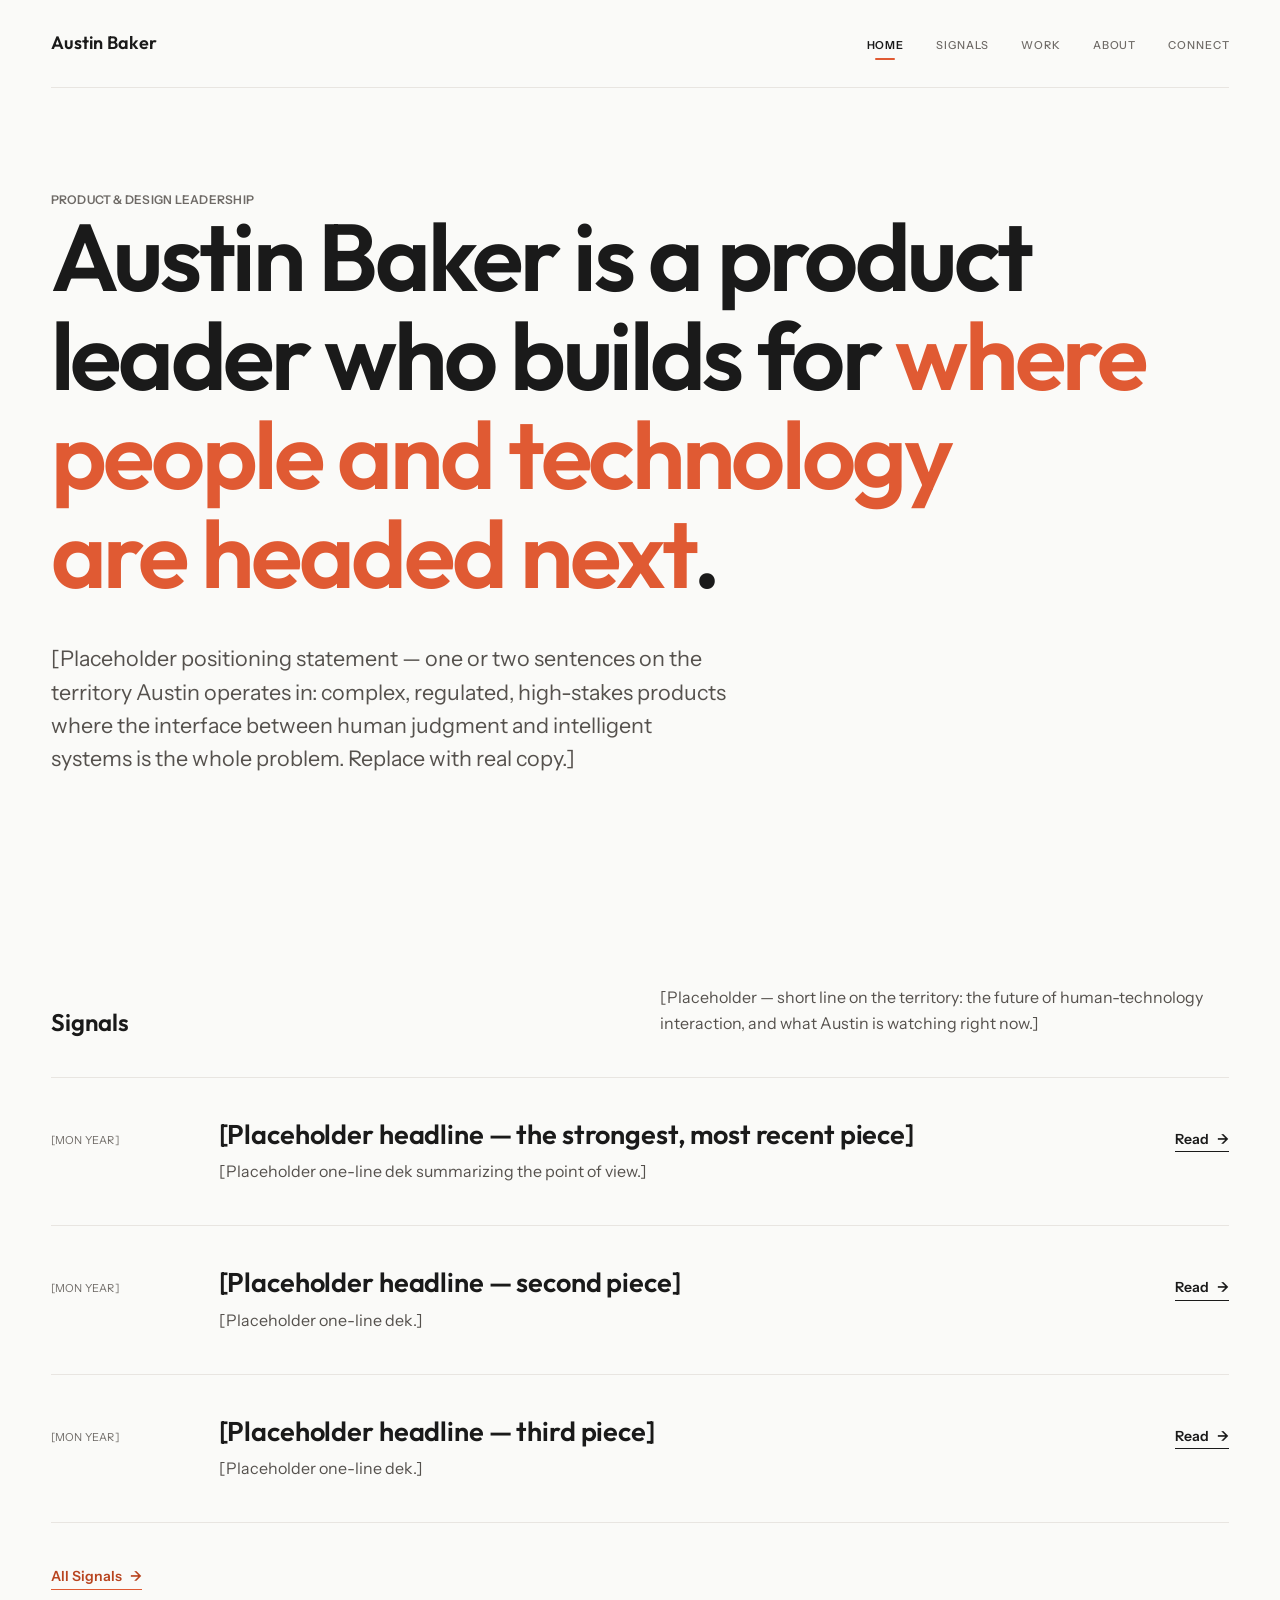
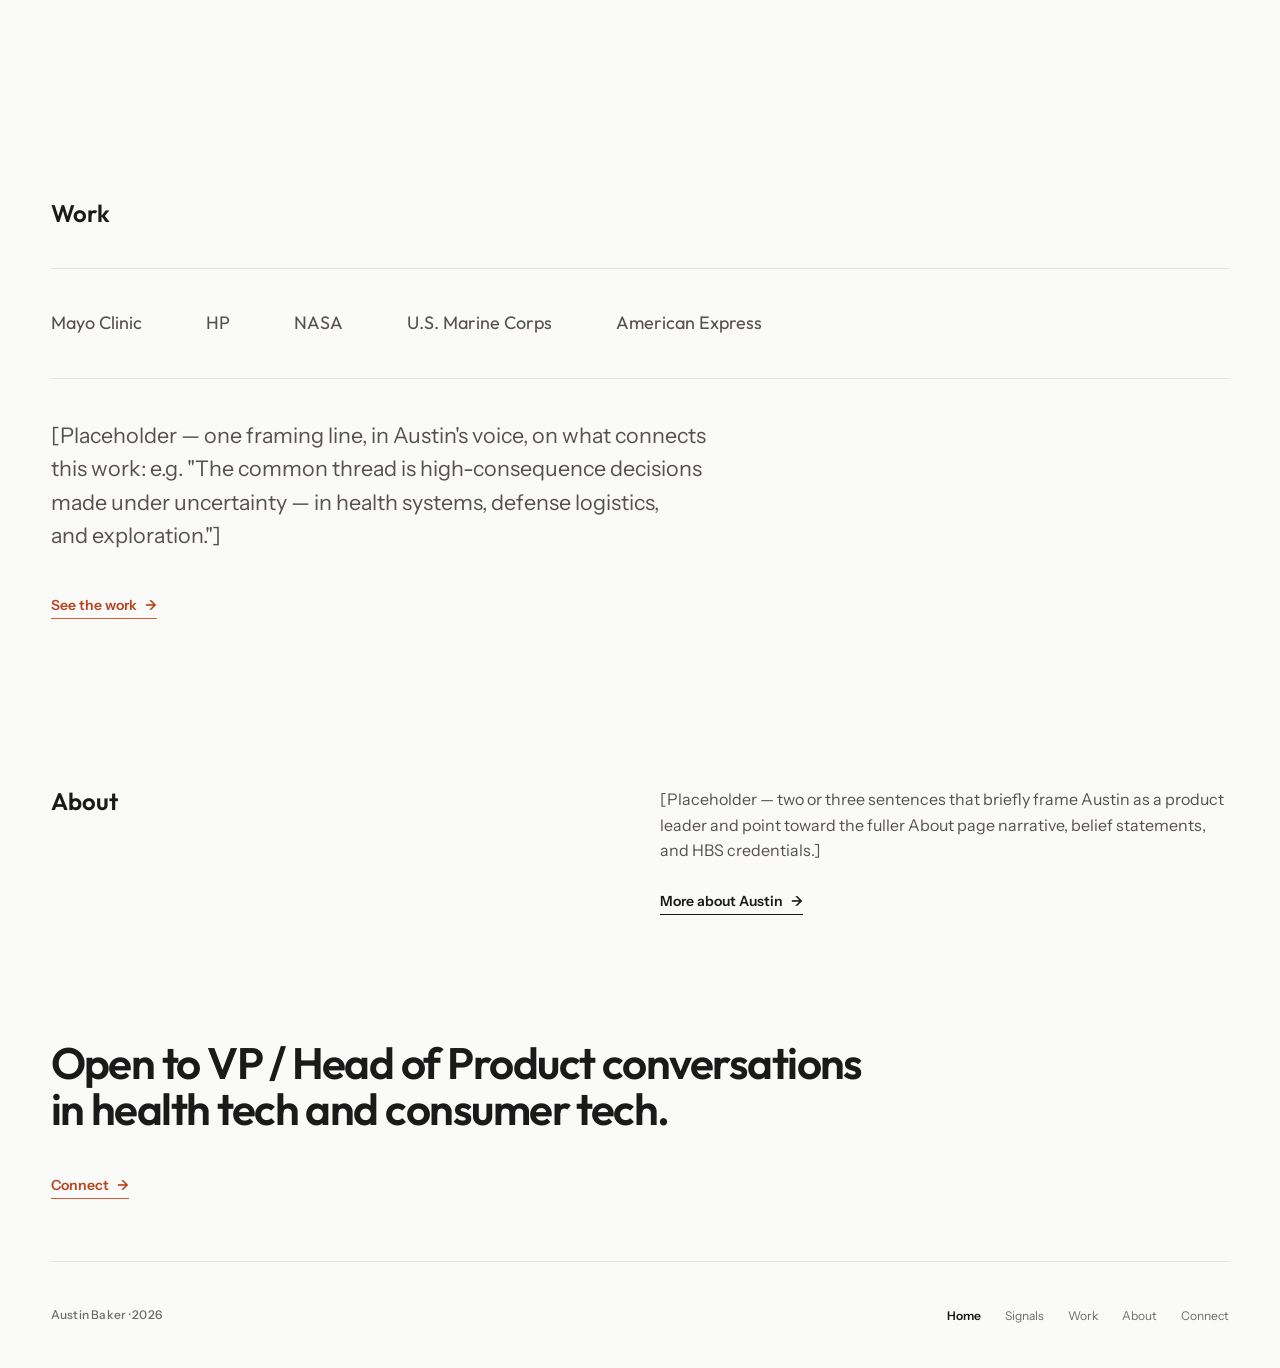
==== index.html @ 2b37150f "Rebuild design tokens and type system from the Figma file The Figma frames had 85 distinct text sign" ====
<!doctype html>
<html lang="en">
<head>
  <meta charset="utf-8" />
  <meta name="viewport" content="width=device-width, initial-scale=1" />
  <title>Austin Baker — Product Leader</title>
  <meta name="description" content="Austin Baker is a senior product and design leader. Writing and work on where human-technology interaction is headed next." />
  <link rel="preconnect" href="https://fonts.googleapis.com" />
  <link rel="preconnect" href="https://fonts.gstatic.com" crossorigin />
  <link rel="stylesheet" href="https://fonts.googleapis.com/css2?family=Instrument+Sans:wght@400;500;600;700&family=Outfit:wght@400;500;600&display=swap" />
  <link rel="stylesheet" href="/css/tokens.css" />
  <link rel="stylesheet" href="/css/base.css" />
  <link rel="stylesheet" href="/css/typography.css" />
  <link rel="stylesheet" href="/css/layout.css" />
  <link rel="stylesheet" href="/css/components.css" />
</head>
<body data-page="home">
  <a class="u-skip-link" href="#main">Skip to content</a>

  <div data-include="/partials/nav.html"></div>

  <main id="main">
    <!-- Headline -->
    <section data-section aria-labelledby="hero-heading">
      <div class="container hero" data-animate>
        <div>
          <span class="eyebrow">Product &amp; design leadership</span>
          <h1 id="hero-heading" class="hero__headline">
            Austin Baker is a product leader who builds for <em>where people and technology are headed next</em>.
          </h1>
        </div>
        <p class="hero__standfirst">
          [Placeholder positioning statement — one or two sentences on the territory Austin operates in:
          complex, regulated, high-stakes products where the interface between human judgment and
          intelligent systems is the whole problem. Replace with real copy.]
        </p>
      </div>
    </section>

    <!-- Signals — center of gravity -->
    <section data-section aria-labelledby="signals-heading" data-animate>
      <div class="container">
        <div class="grid grid--2" style="align-items: end; margin-bottom: var(--space-40);">
          <h2 id="signals-heading" class="eyebrow" style="font-size: 1.5rem; font-family: var(--font-display); text-transform: none; letter-spacing: 0; color: var(--color-ink);">
            Signals
          </h2>
          <p class="measure" style="justify-self: start;">
            [Placeholder — short line on the territory: the future of human-technology interaction,
            and what Austin is watching right now.]
          </p>
        </div>

        <ul class="signal-list">
          <li class="signal-item">
            <span class="signal-item__date">[Mon Year]</span>
            <div>
              <h3 class="signal-item__title"><a href="/signals/">[Placeholder headline — the strongest, most recent piece]</a></h3>
              <p class="signal-item__dek">[Placeholder one-line dek summarizing the point of view.]</p>
            </div>
            <a class="btn link-arrow" href="/signals/">Read</a>
          </li>
          <li class="signal-item">
            <span class="signal-item__date">[Mon Year]</span>
            <div>
              <h3 class="signal-item__title"><a href="/signals/">[Placeholder headline — second piece]</a></h3>
              <p class="signal-item__dek">[Placeholder one-line dek.]</p>
            </div>
            <a class="btn link-arrow" href="/signals/">Read</a>
          </li>
          <li class="signal-item">
            <span class="signal-item__date">[Mon Year]</span>
            <div>
              <h3 class="signal-item__title"><a href="/signals/">[Placeholder headline — third piece]</a></h3>
              <p class="signal-item__dek">[Placeholder one-line dek.]</p>
            </div>
            <a class="btn link-arrow" href="/signals/">Read</a>
          </li>
        </ul>

        <div style="margin-top: var(--space-40);">
          <a class="btn btn--accent link-arrow" href="/signals/">All Signals</a>
        </div>
      </div>
    </section>

    <!-- Work block — not a grid -->
    <section data-section aria-labelledby="work-heading" data-animate>
      <div class="container">
        <h2 id="work-heading" class="eyebrow" style="font-size: 1.5rem; font-family: var(--font-display); text-transform: none; letter-spacing: 0; color: var(--color-ink); margin-bottom: var(--space-40);">
          Work
        </h2>

        <ul class="org-strip" aria-label="Organizations Austin has led product and design work for">
          <li class="org-strip__item">Mayo Clinic</li>
          <li class="org-strip__item">HP</li>
          <li class="org-strip__item">NASA</li>
          <li class="org-strip__item">U.S. Marine Corps</li>
          <li class="org-strip__item">American Express</li>
        </ul>

        <p class="work-teaser__frame">
          [Placeholder — one framing line, in Austin's voice, on what connects this work:
          e.g. "The common thread is high-consequence decisions made under uncertainty —
          in health systems, defense logistics, and exploration."]
        </p>

        <div style="margin-top: var(--space-40);">
          <a class="btn btn--accent link-arrow" href="/work/">See the work</a>
        </div>
      </div>
    </section>

    <!-- About teaser -->
    <section data-section="compact" aria-labelledby="about-teaser-heading" data-animate>
      <div class="container grid grid--2" style="align-items: start;">
        <h2 id="about-teaser-heading" class="eyebrow" style="font-size: 1.5rem; font-family: var(--font-display); text-transform: none; letter-spacing: 0; color: var(--color-ink);">
          About
        </h2>
        <div>
          <p class="measure">
            [Placeholder — two or three sentences that briefly frame Austin as a product leader
            and point toward the fuller About page narrative, belief statements, and HBS credentials.]
          </p>
          <div style="margin-top: var(--space-24);">
            <a class="btn link-arrow" href="/about/">More about Austin</a>
          </div>
        </div>
      </div>
    </section>

    <!-- Connect prompt -->
    <section data-section="compact" aria-labelledby="connect-prompt-heading" data-animate>
      <div class="container">
        <h2 id="connect-prompt-heading" class="hero__headline" style="font-size: clamp(1.75rem, 1.3rem + 2vw, 2.75rem);">
          Open to VP / Head of Product conversations in health tech and consumer tech.
        </h2>
        <div style="margin-top: var(--space-40);">
          <a class="btn btn--accent link-arrow" href="/connect/">Connect</a>
        </div>
      </div>
    </section>
  </main>

  <div data-include="/partials/footer.html"></div>

  <script src="/js/include.js"></script>
  <script src="/js/main.js"></script>
</body>
</html>
---- css/tokens.css ----
/*
  Design tokens — single source of truth. Values come from the Figma
  "Final Designs" page (file ABGUVLX1P87DNDHjiBb8yp), consolidated: near-
  duplicate sizes, grays, and spacing values were collapsed to one value
  each. Desktop sizes match Figma at 1440px; fluid values scale down to a
  375px viewport.
*/

:root {
  /* ---- Color ---------------------------------------------------------- */
  --color-paper: #fafaf8;         /* page background */
  --color-paper-raised: #f5f3f0;  /* subtle section / panel background */
  --color-surface: #ffffff;       /* cards, secondary buttons */
  --color-ink: #1a1a1a;           /* headings, primary text */
  --color-ink-soft: #55514d;      /* body copy (was #55514d / #6e6a66) */
  --color-muted: #6e6a66;         /* meta, captions, inactive nav (was 5 grays) */
  --color-border: #e8e5e1;        /* hairlines, dividers, card borders */
  --color-accent: #e05a33;        /* fills, rules, markers, large accent text */
  --color-accent-tint: #fdf1ec;   /* tag and highlight backgrounds */
  --color-accent-text: #b8441f;   /* accent text under 24px — #e05a33 fails AA at small sizes */
  --color-on-accent: #ffffff;

  /* ---- Font families --------------------------------------------------- */
  --font-display: "Outfit", ui-sans-serif, system-ui, sans-serif;
  --font-body: "Instrument Sans", ui-sans-serif, system-ui, -apple-system, "Segoe UI", sans-serif;

  --weight-regular: 400;
  --weight-medium: 500;
  --weight-semibold: 600;
  --weight-bold: 700;

  /* ---- Type roles ------------------------------------------------------
     Each role: size / leading / tracking. Applied via typography.css. */

  /* Outfit */
  --text-display-1: clamp(2.75rem, 1.429rem + 5.634vw, 6.5rem); /* 44 → 104 */
  --leading-display-1: 1.04;
  --tracking-display-1: -0.035em;

  --text-display-2: clamp(2.5rem, 1.972rem + 2.254vw, 4rem); /* 40 → 64 */
  --leading-display-2: 1.08;
  --tracking-display-2: -0.02em;

  --text-heading-1: clamp(2rem, 1.736rem + 1.127vw, 2.75rem); /* 32 → 44 */
  --leading-heading-1: 1.12;
  --tracking-heading-1: -0.018em;

  --text-quote: clamp(1.5rem, 1.324rem + 0.751vw, 2rem); /* 24 → 32 */
  --leading-quote: 1.25;
  --tracking-quote: -0.005em;

  --text-heading-2: clamp(1.375rem, 1.243rem + 0.563vw, 1.75rem); /* 22 → 28 */
  --leading-heading-2: 1.2;
  --tracking-heading-2: -0.01em;

  --text-heading-3: clamp(1.25rem, 1.162rem + 0.376vw, 1.5rem); /* 20 → 24 */
  --leading-heading-3: 1.25;
  --tracking-heading-3: -0.005em;

  --text-heading-4: 1.125rem; /* 18 */
  --leading-heading-4: 1.35;

  /* Instrument Sans */
  --text-lede: clamp(1.1875rem, 1.121rem + 0.282vw, 1.375rem); /* 19 → 22 */
  --leading-lede: 1.55;

  --text-body-lg: 1.125rem; /* 18 */
  --leading-body-lg: 1.65;

  --text-body: 1rem; /* 16 */
  --leading-body: 1.6;

  --text-body-sm: 0.875rem; /* 14 */
  --leading-body-sm: 1.55;

  --text-label: 0.875rem; /* 14 — buttons, text links, section labels */
  --text-caption: 0.75rem; /* 12 — captions, eyebrows, footer */
  --text-meta: 0.6875rem; /* 11 — nav, dates, tags, field labels */

  --leading-tight: 1.2;
  --tracking-caps: 0.02em; /* all small uppercase labels */
  --tracking-nav: 0.08em;

  /* ---- Space ------------------------------------------------------------
     Named by pixel value so Figma numbers map 1:1 (gap 24 → --space-24). */
  --space-4: 0.25rem;
  --space-8: 0.5rem;
  --space-12: 0.75rem;
  --space-16: 1rem;
  --space-20: 1.25rem;
  --space-24: 1.5rem;
  --space-32: 2rem;
  --space-40: 2.5rem;
  --space-48: 3rem;
  --space-56: 3.5rem;
  --space-64: 4rem;
  --space-80: 5rem;
  --space-112: 7rem;
  --space-128: 8rem;

  /* ---- Layout ----------------------------------------------------------- */
  --container-max: 90rem; /* 1440, gutters included → 1328 content */
  --gutter: clamp(1.25rem, 0.458rem + 3.38vw, 3.5rem); /* 20 → 56 */
  --section-space: clamp(4rem, 2.944rem + 4.507vw, 7rem); /* 64 → 112 */
  --measure: 42.5rem; /* 680 — body copy line length */
  --measure-wide: 50rem; /* 800 — ledes, positioning statement */
  --nav-height: 5.5rem; /* 88 */

  /* ---- Shape ------------------------------------------------------------ */
  --radius: 0.25rem; /* 4 */
  --rule: 1px solid var(--color-border);

  /* ---- Motion (values only — animations come later) --------------------- */
  --ease-standard: cubic-bezier(0.4, 0, 0.2, 1);
  --ease-out: cubic-bezier(0.16, 1, 0.3, 1);
  --duration-fast: 150ms;
  --duration-base: 300ms;
  --duration-slow: 600ms;
}
---- css/base.css ----
/* Reset + element defaults. Visual roles live in typography.css. */

*,
*::before,
*::after {
  box-sizing: border-box;
}

html {
  color-scheme: light;
  -webkit-text-size-adjust: 100%;
}

body {
  margin: 0;
  background: var(--color-paper);
  color: var(--color-ink-soft);
  font-family: var(--font-body);
  font-size: var(--text-body);
  line-height: var(--leading-body);
  -webkit-font-smoothing: antialiased;
  -moz-osx-font-smoothing: grayscale;
  text-rendering: optimizeLegibility;
}

img,
svg {
  display: block;
  max-width: 100%;
}

h1,
h2,
h3,
h4,
p,
figure,
blockquote,
dl,
dd {
  margin: 0;
}

/* Headings default to a sensible role by level; add a .type-* class to
   decouple visual size from document outline. */
h1,
h2,
h3,
h4 {
  font-family: var(--font-display);
  font-weight: var(--weight-semibold);
  color: var(--color-ink);
  text-wrap: balance;
}

h1 {
  font-size: var(--text-heading-1);
  line-height: var(--leading-heading-1);
  letter-spacing: var(--tracking-heading-1);
}

h2 {
  font-size: var(--text-heading-2);
  line-height: var(--leading-heading-2);
  letter-spacing: var(--tracking-heading-2);
}

h3 {
  font-size: var(--text-heading-3);
  line-height: var(--leading-heading-3);
  letter-spacing: var(--tracking-heading-3);
}

h4 {
  font-size: var(--text-heading-4);
  line-height: var(--leading-heading-4);
}

p {
  text-wrap: pretty;
}

a {
  color: inherit;
}

ul,
ol {
  margin: 0;
  padding: 0;
  list-style: none;
}

button {
  font: inherit;
  color: inherit;
  background: none;
  border: 0;
  padding: 0;
  cursor: pointer;
}

::selection {
  background: var(--color-accent-tint);
  color: var(--color-ink);
}

:focus-visible {
  outline: 2px solid var(--color-accent);
  outline-offset: 3px;
}

.u-visually-hidden {
  position: absolute;
  width: 1px;
  height: 1px;
  padding: 0;
  margin: -1px;
  overflow: hidden;
  clip: rect(0, 0, 0, 0);
  white-space: nowrap;
  border: 0;
}

.u-skip-link {
  position: absolute;
  left: var(--space-16);
  top: var(--space-16);
  z-index: 100;
  background: var(--color-ink);
  color: var(--color-paper);
  padding: var(--space-12) var(--space-16);
  transform: translateY(calc(-100% - var(--space-32)));
  transition: transform var(--duration-fast) var(--ease-standard);
}

.u-skip-link:focus {
  transform: none;
}

@media (prefers-reduced-motion: reduce) {
  *,
  *::before,
  *::after {
    animation-duration: 0.001ms !important;
    animation-iteration-count: 1 !important;
    transition-duration: 0.001ms !important;
    scroll-behavior: auto !important;
  }
}
---- css/typography.css ----
/*
  Type roles. Pick by visual role, independent of heading level — e.g. an
  <h2> section heading on Home uses .type-heading-1. Each role notes the
  Figma layers it replaces.
*/

/* ---- Outfit ------------------------------------------------------------ */

/* Home hero. Figma: "Display 1 · Positioning" (Solarpunk / Display 1). */
.type-display-1 {
  font-family: var(--font-display);
  font-weight: var(--weight-semibold);
  font-size: var(--text-display-1);
  line-height: var(--leading-display-1);
  letter-spacing: var(--tracking-display-1);
  color: var(--color-ink);
}

/* Detail-page titles. Figma: Case title 64, Article title 72. */
.type-display-2 {
  font-family: var(--font-display);
  font-weight: var(--weight-semibold);
  font-size: var(--text-display-2);
  line-height: var(--leading-display-2);
  letter-spacing: var(--tracking-display-2);
  color: var(--color-ink);
}

/* Index-page titles and major section headings. Figma: 36 / 40 / 44 / 48. */
.type-heading-1 {
  font-family: var(--font-display);
  font-weight: var(--weight-semibold);
  font-size: var(--text-heading-1);
  line-height: var(--leading-heading-1);
  letter-spacing: var(--tracking-heading-1);
  color: var(--color-ink);
}

/* Subsection headings and list-item titles. Figma: 28 / 30. */
.type-heading-2 {
  font-family: var(--font-display);
  font-weight: var(--weight-semibold);
  font-size: var(--text-heading-2);
  line-height: var(--leading-heading-2);
  letter-spacing: var(--tracking-heading-2);
  color: var(--color-ink);
}

/* Card titles, decision choices, condition titles. Figma: 23 / 24 / 25 / 26. */
.type-heading-3 {
  font-family: var(--font-display);
  font-weight: var(--weight-semibold);
  font-size: var(--text-heading-3);
  line-height: var(--leading-heading-3);
  letter-spacing: var(--tracking-heading-3);
  color: var(--color-ink);
}

/* Small titles: quote cards, beliefs, contact options, wordmark. Figma: 16 / 18 / 20. */
.type-heading-4 {
  font-family: var(--font-display);
  font-weight: var(--weight-semibold);
  font-size: var(--text-heading-4);
  line-height: var(--leading-heading-4);
  color: var(--color-ink);
}

/* Pull quotes. Figma: Outfit Medium 32. */
.type-quote {
  font-family: var(--font-display);
  font-weight: var(--weight-medium);
  font-size: var(--text-quote);
  line-height: var(--leading-quote);
  letter-spacing: var(--tracking-quote);
  color: var(--color-ink);
}

/* Section label, paired with .type-section-index. Figma: "Typography Scale" 14 caps. */
.type-section-label {
  font-family: var(--font-display);
  font-weight: var(--weight-semibold);
  font-size: var(--text-label);
  line-height: var(--leading-tight);
  letter-spacing: var(--tracking-caps);
  text-transform: uppercase;
  color: var(--color-ink);
}

/* ---- Instrument Sans ----------------------------------------------------- */

/* Standfirst / positioning statement. Figma: 22 at 155–160%. */
.type-lede {
  font-family: var(--font-body);
  font-weight: var(--weight-regular);
  font-size: var(--text-lede);
  line-height: var(--leading-lede);
  color: var(--color-ink-soft);
}

/* Long-form and intro paragraphs. Figma: 18 at 160–170%. */
.type-body-lg {
  font-family: var(--font-body);
  font-weight: var(--weight-regular);
  font-size: var(--text-body-lg);
  line-height: var(--leading-body-lg);
  color: var(--color-ink-soft);
}

/* Default paragraph. Figma: 15 / 16 / 17. */
.type-body {
  font-family: var(--font-body);
  font-weight: var(--weight-regular);
  font-size: var(--text-body);
  line-height: var(--leading-body);
  color: var(--color-ink-soft);
}

/* Card descriptions, supporting copy. Figma: 14 at 114–162%. */
.type-body-sm {
  font-family: var(--font-body);
  font-weight: var(--weight-regular);
  font-size: var(--text-body-sm);
  line-height: var(--leading-body-sm);
  color: var(--color-ink-soft);
}

/* Captions, editorial context, footer, author lines. Figma: 11 / 12 / 13 regular. */
.type-caption {
  font-family: var(--font-body);
  font-weight: var(--weight-regular);
  font-size: var(--text-caption);
  line-height: 1.5;
  color: var(--color-muted);
}

/* Buttons and text links. Figma: SemiBold 13 / 14. */
.type-label {
  font-family: var(--font-body);
  font-weight: var(--weight-semibold);
  font-size: var(--text-label);
  line-height: var(--leading-tight);
}

/* Page-level marker above a title. Figma: "Work / Decisions made at scale". */
.type-eyebrow {
  font-family: var(--font-body);
  font-weight: var(--weight-semibold);
  font-size: var(--text-caption);
  line-height: var(--leading-tight);
  letter-spacing: var(--tracking-caps);
  text-transform: uppercase;
  color: var(--color-muted);
}

/* Section number, e.g. "01". Figma: Instrument Sans Bold 12, accent. */
.type-section-index {
  font-family: var(--font-body);
  font-weight: var(--weight-bold);
  font-size: var(--text-caption);
  line-height: var(--leading-tight);
  letter-spacing: var(--tracking-caps);
  font-variant-numeric: tabular-nums;
  color: var(--color-accent-text);
}

/* Dates, field labels, table headings, themes. Figma: 11 caps, Regular/Medium. */
.type-meta {
  font-family: var(--font-body);
  font-weight: var(--weight-medium);
  font-size: var(--text-meta);
  line-height: var(--leading-tight);
  letter-spacing: var(--tracking-caps);
  text-transform: uppercase;
  font-variant-numeric: tabular-nums;
  color: var(--color-muted);
}

/* Category tags and status. Figma: SemiBold 10 / 11 caps, accent. */
.type-tag {
  font-family: var(--font-body);
  font-weight: var(--weight-semibold);
  font-size: var(--text-meta);
  line-height: var(--leading-tight);
  letter-spacing: var(--tracking-caps);
  text-transform: uppercase;
  color: var(--color-accent-text);
}

/* Primary nav links. Figma: six variants across pages → one. */
.type-nav {
  font-family: var(--font-body);
  font-weight: var(--weight-medium);
  font-size: var(--text-meta);
  line-height: var(--leading-tight);
  letter-spacing: var(--tracking-nav);
  text-transform: uppercase;
  color: var(--color-muted);
}
---- css/layout.css ----
/* Page chrome: container, section rhythm, header/nav, footer. */

.container {
  max-width: var(--container-max);
  margin-inline: auto;
  padding-inline: var(--gutter);
}

.measure {
  max-width: var(--measure);
}

.measure-wide {
  max-width: var(--measure-wide);
}

/* ---- Section rhythm ------------------------------------------------------
   data-section on every top-level <section> keeps vertical spacing on one
   token. Dividers sit inside the gutters, as in Figma. */
[data-section] {
  padding-block: var(--section-space);
}

[data-section="compact"] {
  padding-block: calc(var(--section-space) * 0.6);
}

.divider {
  border: 0;
  border-top: var(--rule);
  margin: 0;
}

/* ---- Site header / nav ---------------------------------------------------- */
.site-header {
  position: sticky;
  top: 0;
  z-index: 50;
  background: var(--color-paper);
}

.site-header__bar {
  display: flex;
  align-items: center;
  justify-content: space-between;
  min-height: var(--nav-height);
  border-bottom: var(--rule);
}

.site-header__mark {
  text-decoration: none;
}

.site-nav__toggle {
  display: inline-flex;
  flex-direction: column;
  gap: 5px;
  padding: var(--space-8);
  margin-right: calc(var(--space-8) * -1);
}

.site-nav__toggle-bar {
  width: 22px;
  height: 2px;
  background: var(--color-ink);
}

.site-nav__list {
  display: none;
}

.site-nav__list a {
  position: relative;
  display: inline-block;
  padding-block: var(--space-4);
  text-decoration: none;
  transition: color var(--duration-fast) var(--ease-standard);
}

.site-nav__list a:hover,
.site-nav__list a:focus-visible {
  color: var(--color-ink);
}

.site-nav__list a[aria-current="page"] {
  color: var(--color-ink);
  font-weight: var(--weight-semibold);
}

/* Active indicator: 20×2 accent bar centered under the link (Figma 228:2702). */
.site-nav__list a[aria-current="page"]::after {
  content: "";
  position: absolute;
  left: 50%;
  bottom: -4px;
  width: 20px;
  height: 2px;
  border-radius: 1px;
  background: var(--color-accent);
  transform: translateX(-50%);
}

.site-nav[data-open="true"] .site-nav__list {
  display: flex;
  flex-direction: column;
  gap: var(--space-24);
  position: absolute;
  inset-inline: 0;
  top: 100%;
  background: var(--color-paper);
  border-bottom: var(--rule);
  padding: var(--space-32) var(--gutter);
}

@media (min-width: 48rem) {
  .site-nav__toggle {
    display: none;
  }

  .site-nav__list {
    display: flex;
    gap: var(--space-32);
  }
}

/* ---- Site footer ------------------------------------------------------ */
.site-footer__bar {
  display: flex;
  flex-wrap: wrap;
  gap: var(--space-16) var(--space-32);
  align-items: center;
  justify-content: space-between;
  padding-block: var(--space-40);
  border-top: var(--rule);
}

.site-footer__signature {
  font-weight: var(--weight-medium);
  letter-spacing: var(--tracking-caps);
}

.site-footer__links {
  display: flex;
  flex-wrap: wrap;
  gap: var(--space-24);
}

.site-footer__links a {
  text-decoration: none;
}

.site-footer__links a:hover,
.site-footer__links a:focus-visible,
.site-footer__links a[aria-current="page"] {
  color: var(--color-ink);
}

.site-footer__links a[aria-current="page"] {
  font-weight: var(--weight-semibold);
}

/* ---- Grid helpers ------------------------------------------------------- */
.grid {
  display: grid;
  gap: var(--space-40);
}

@media (min-width: 48rem) {
  .grid--2 {
    grid-template-columns: repeat(2, 1fr);
  }

  .grid--3 {
    grid-template-columns: repeat(3, 1fr);
  }
}
---- css/components.css ----
/* Reusable page components. Each block owns one job. */

/* ---- Eyebrow / meta labels -------------------------------------------- */
.eyebrow {
  display: block;
  font-size: var(--text-caption);
  font-weight: var(--weight-semibold);
  line-height: var(--leading-tight);
  letter-spacing: var(--tracking-caps);
  text-transform: uppercase;
  color: var(--color-muted);
}

/* ---- Buttons / links --------------------------------------------------- */
.btn {
  display: inline-flex;
  align-items: center;
  gap: var(--space-8);
  text-decoration: none;
  font-size: var(--text-label);
  font-weight: var(--weight-semibold);
  line-height: var(--leading-tight);
  color: var(--color-ink);
  border-bottom: 1px solid var(--color-ink);
  padding-bottom: var(--space-4);
}

.btn--accent {
  border-color: var(--color-accent);
  color: var(--color-accent-text);
}

.link-arrow::after {
  content: "→";
  display: inline-block;
  transition: transform var(--duration-fast) var(--ease-standard);
}

.link-arrow:hover::after,
.link-arrow:focus-visible::after {
  transform: translateX(3px);
}

/* ---- Hero (Home) -------------------------------------------------------- */
.hero {
  display: grid;
  gap: var(--space-40);
}

.hero__headline {
  font-size: var(--text-display-1);
  line-height: var(--leading-display-1);
  letter-spacing: var(--tracking-display-1);
}

.hero__headline em {
  font-style: normal;
  color: var(--color-accent);
}

.hero__standfirst {
  font-size: var(--text-lede);
  line-height: var(--leading-lede);
  color: var(--color-ink-soft);
  max-width: var(--measure);
}

/* ---- Signals (writing) list --------------------------------------------- */
.signals-intro {
  max-width: var(--measure);
}

.signal-list {
  border-top: 1px solid var(--color-border);
}

.signal-item {
  display: grid;
  gap: var(--space-8) var(--space-40);
  grid-template-columns: 1fr;
  padding-block: var(--space-40);
  border-bottom: 1px solid var(--color-border);
}

@media (min-width: 48rem) {
  .signal-item {
    grid-template-columns: 8rem 1fr auto;
    align-items: baseline;
  }
}

.signal-item__date {
  font-size: var(--text-meta);
  color: var(--color-muted);
  letter-spacing: var(--tracking-caps);
  text-transform: uppercase;
}

.signal-item__title {
  font-size: var(--text-heading-2);
}

.signal-item__title a {
  text-decoration: none;
}

.signal-item__title a:hover,
.signal-item__title a:focus-visible {
  color: var(--color-accent);
}

.signal-item__dek {
  color: var(--color-ink-soft);
  max-width: var(--measure);
  margin-top: var(--space-8);
}

.newsletter-callout {
  border: 1px solid var(--color-border);
  background: var(--color-paper-raised);
  padding: var(--space-40);
  display: grid;
  gap: var(--space-12);
}

/* ---- Home: Work block (not a grid) --------------------------------- */
.org-strip {
  display: flex;
  flex-wrap: wrap;
  gap: var(--space-40) var(--space-64);
  align-items: center;
  padding-block: var(--space-40);
  border-top: 1px solid var(--color-border);
  border-bottom: 1px solid var(--color-border);
}

.org-strip__item {
  font-family: var(--font-display);
  font-size: var(--text-heading-4);
  color: var(--color-ink-soft);
  white-space: nowrap;
}

.work-teaser__frame {
  margin-top: var(--space-40);
  font-size: var(--text-lede);
  line-height: var(--leading-lede);
  max-width: var(--measure);
  color: var(--color-ink-soft);
}

/* ---- Work index: case study rows (decision-first, not visual) ------- */
.case-row-list {
  border-top: 1px solid var(--color-border);
}

.case-row {
  display: grid;
  gap: var(--space-16);
  padding-block: var(--space-64);
  border-bottom: 1px solid var(--color-border);
}

@media (min-width: 60rem) {
  .case-row {
    grid-template-columns: 2fr 3fr;
    gap: var(--space-64);
  }
}

.case-row__org {
  font-size: var(--text-meta);
  letter-spacing: var(--tracking-caps);
  text-transform: uppercase;
  color: var(--color-muted);
}

.case-row__title {
  font-size: var(--text-heading-2);
  margin-top: var(--space-8);
}

.case-row__title a {
  text-decoration: none;
}

.case-row__title a:hover,
.case-row__title a:focus-visible {
  color: var(--color-accent);
}

.case-row__meta {
  display: flex;
  flex-wrap: wrap;
  gap: var(--space-24) var(--space-40);
  margin-top: var(--space-24);
}

.case-row__meta dt {
  font-size: var(--text-meta);
  letter-spacing: var(--tracking-caps);
  text-transform: uppercase;
  color: var(--color-muted);
}

.case-row__meta dd {
  margin-top: var(--space-4);
  max-width: 20rem;
}

.other-work-grid {
  margin-top: var(--space-64);
}

.other-work-grid__item {
  padding-block: var(--space-16);
  border-bottom: 1px solid var(--color-border);
  display: flex;
  justify-content: space-between;
  gap: var(--space-16);
}

/* ---- Case study template ------------------------------------------- */
.case-hero__meta {
  display: flex;
  flex-wrap: wrap;
  gap: var(--space-40);
  margin-top: var(--space-40);
  padding-top: var(--space-40);
  border-top: 1px solid var(--color-border);
}

.case-hero__meta dt {
  font-size: var(--text-meta);
  letter-spacing: var(--tracking-caps);
  text-transform: uppercase;
  color: var(--color-muted);
}

.case-hero__meta dd {
  margin-top: var(--space-8);
  font-family: var(--font-display);
  font-size: var(--text-heading-4);
}

.case-section__heading {
  font-size: var(--text-meta);
  letter-spacing: var(--tracking-caps);
  text-transform: uppercase;
  color: var(--color-muted);
  margin-bottom: var(--space-24);
}

.case-reframe {
  display: grid;
  gap: var(--space-40);
}

.case-reframe__statement {
  font-family: var(--font-display);
  font-size: var(--text-heading-2);
  max-width: var(--measure);
}

.outcomes-grid {
  display: grid;
  gap: var(--space-40);
  grid-template-columns: repeat(2, 1fr);
}

@media (min-width: 48rem) {
  .outcomes-grid {
    grid-template-columns: repeat(4, 1fr);
  }
}

.outcome {
  border-top: 1px solid var(--color-border);
  padding-top: var(--space-16);
}

.outcome__value {
  font-family: var(--font-display);
  font-size: var(--text-quote);
  color: var(--color-accent);
}

.outcome__label {
  margin-top: var(--space-8);
  font-size: var(--text-meta);
  color: var(--color-muted);
}

.case-nav {
  display: flex;
  justify-content: space-between;
  gap: var(--space-24);
  border-top: 1px solid var(--color-border);
  padding-top: var(--space-40);
}

.case-nav__link {
  text-decoration: none;
  max-width: 20rem;
}

.case-nav__link--next {
  text-align: right;
  margin-left: auto;
}

/* ---- About ------------------------------------------------------------ */
.beliefs {
  counter-reset: belief;
}

.belief {
  counter-increment: belief;
  border-top: 1px solid var(--color-border);
  padding-block: var(--space-40);
  display: grid;
  gap: var(--space-12);
}

.belief::before {
  content: counter(belief, decimal-leading-zero);
  font-family: var(--font-display);
  color: var(--color-muted);
  font-size: var(--text-meta);
}

.belief__statement {
  font-size: var(--text-heading-2);
  max-width: var(--measure);
}

.credentials-list {
  display: grid;
  gap: var(--space-16);
}

.credentials-list li {
  display: flex;
  justify-content: space-between;
  gap: var(--space-16);
  padding-block: var(--space-12);
  border-bottom: 1px solid var(--color-border);
}

/* ---- Connect ------------------------------------------------------- */
.connect-links {
  display: grid;
  gap: var(--space-16);
  margin-top: var(--space-40);
}

.connect-links a {
  text-decoration: none;
  font-family: var(--font-display);
  font-size: var(--text-heading-3);
  padding-block: var(--space-12);
  border-bottom: 1px solid var(--color-border);
  display: flex;
  justify-content: space-between;
}

/* ---- Animation hooks (no animation implemented yet) --------------------
   Elements carrying data-animate start hidden-by-intent via this class;
   main.js toggles data-inview="true" on scroll into view. Until a real
   transition is designed, this is a no-op visual passthrough so content
   is never hidden without JS. */
[data-animate] {
  opacity: 1;
}
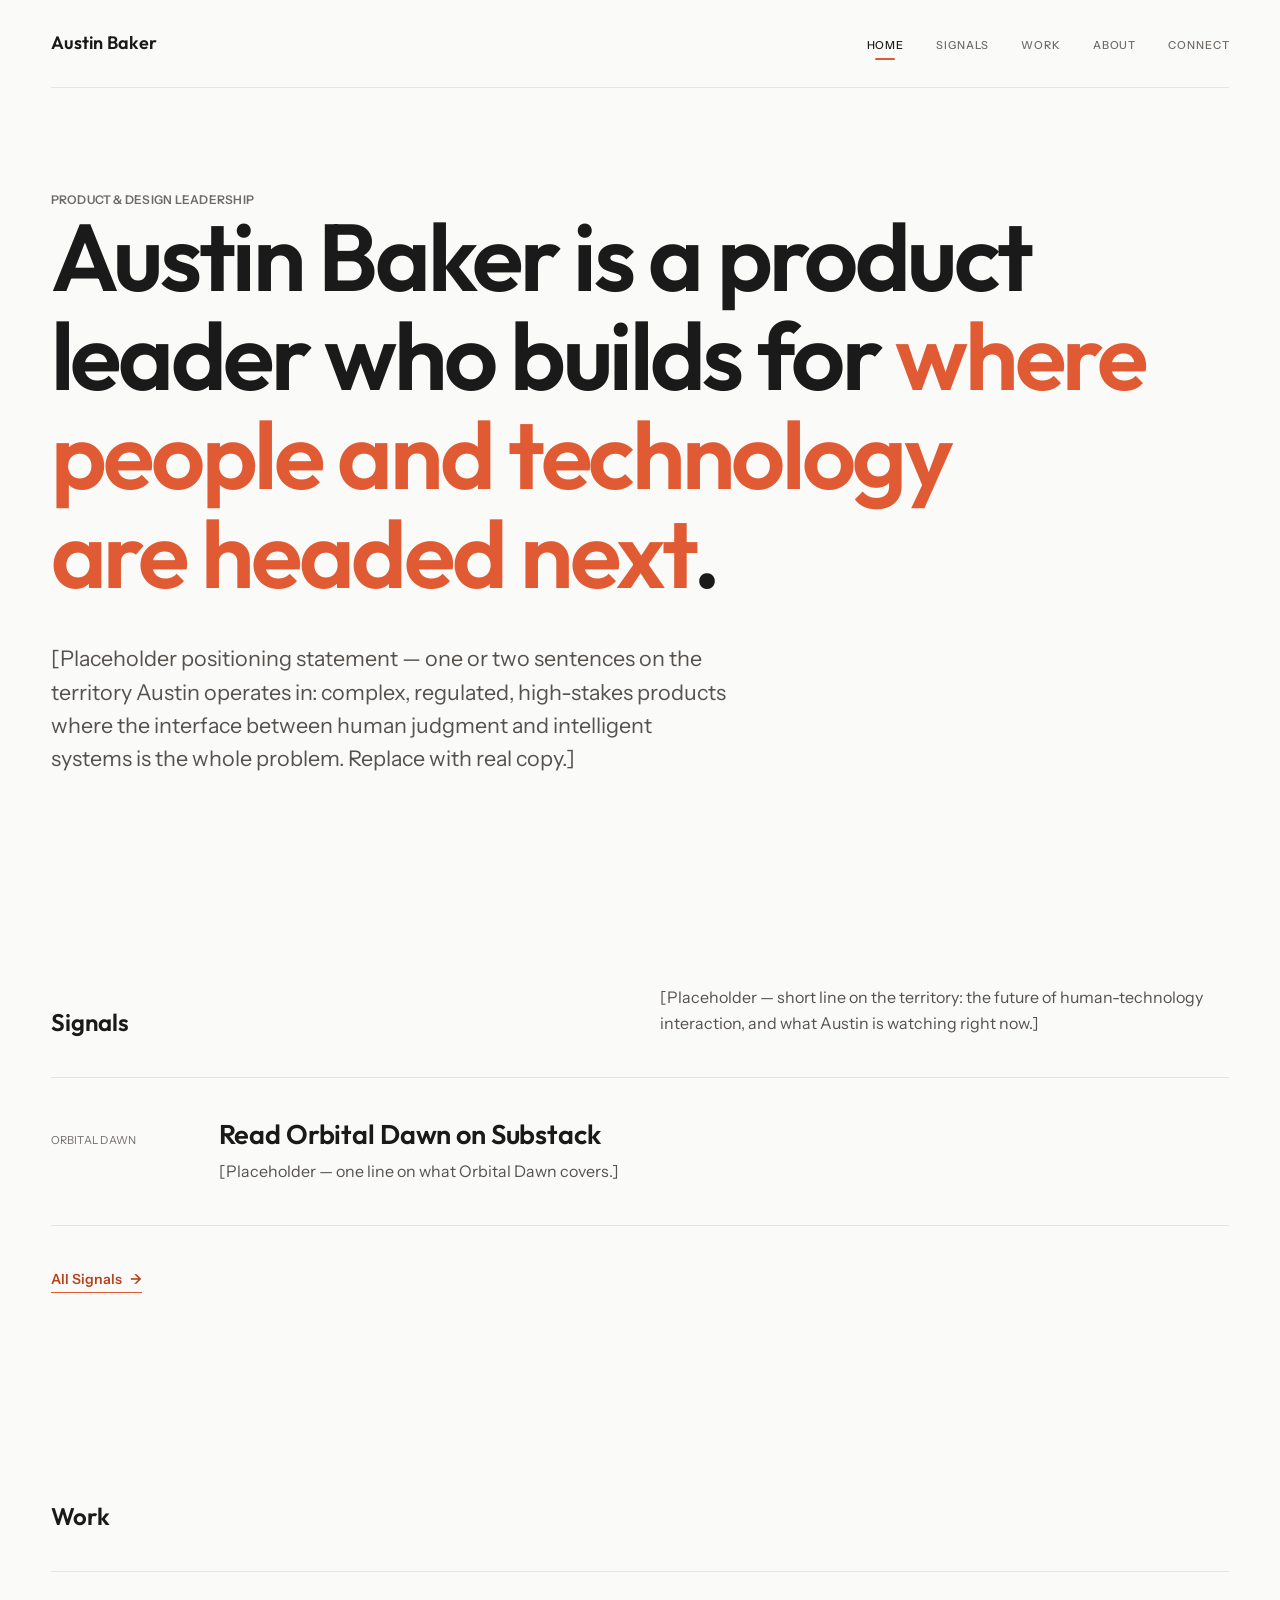
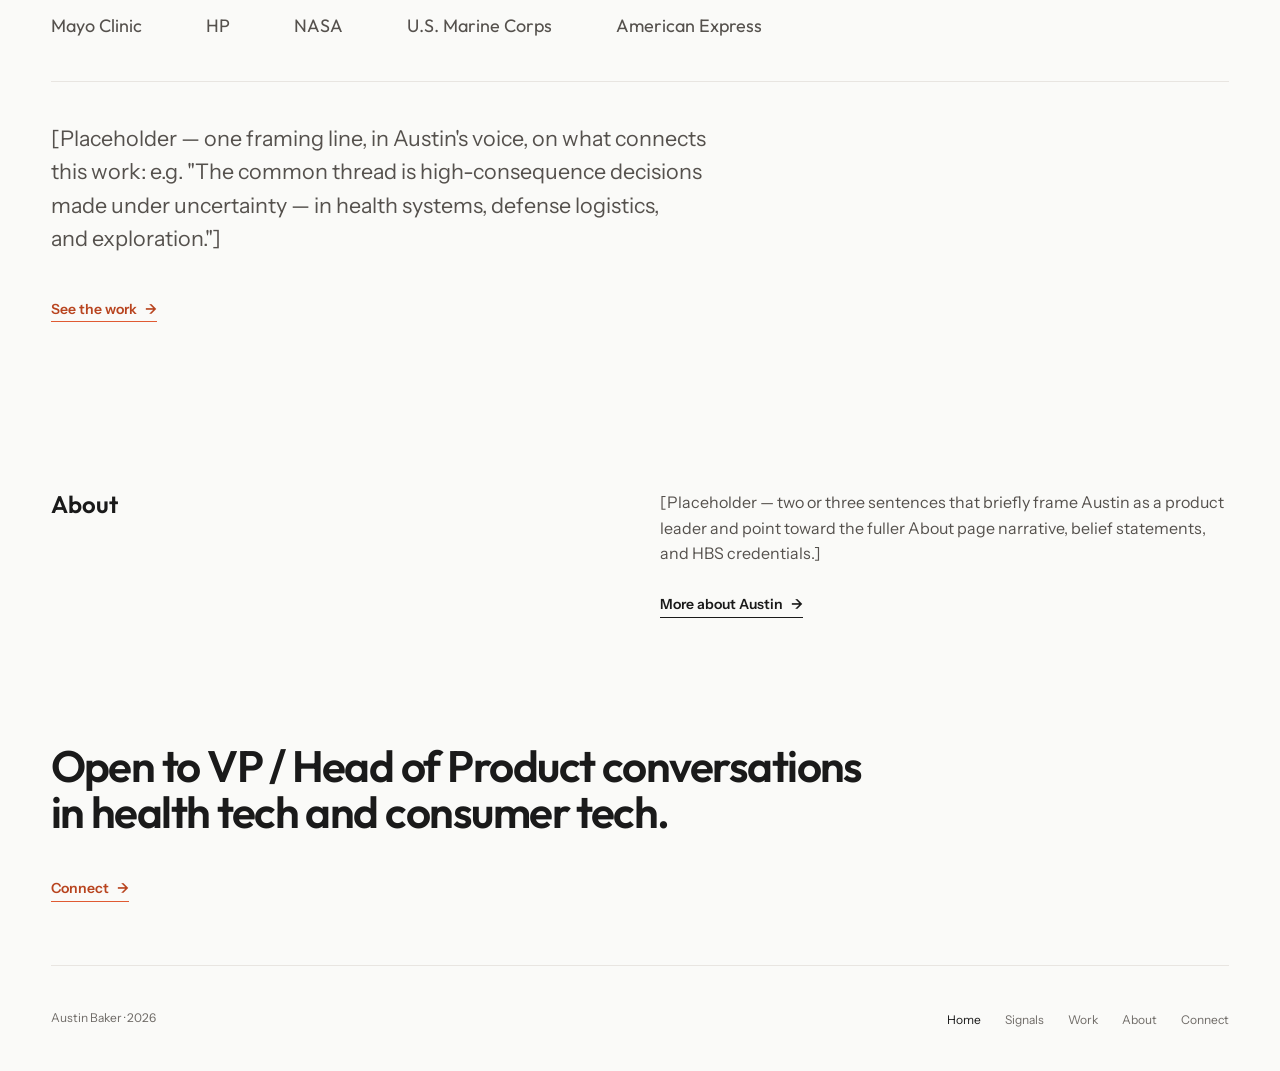
==== commit 6d9319e8: "Pull Signals from the Orbital Dawn Substack feed The deploy workflow fetches the Substack RSS feed i" ====
--- a/index.html
+++ b/index.html
@@ -50,31 +50,24 @@
           </p>
         </div>
 
-        <ul class="signal-list">
-          <li class="signal-item">
-            <span class="signal-item__date">[Mon Year]</span>
+        <ul class="signal-list" data-signals-feed data-limit="3">
+          <li class="signal-item" data-signals-fallback>
+            <span class="signal-item__date">Orbital Dawn</span>
             <div>
-              <h3 class="signal-item__title"><a href="/signals/">[Placeholder headline — the strongest, most recent piece]</a></h3>
-              <p class="signal-item__dek">[Placeholder one-line dek summarizing the point of view.]</p>
+              <h3 class="signal-item__title"><a href="https://orbitaldawn.substack.com">Read Orbital Dawn on Substack</a></h3>
+              <p class="signal-item__dek">[Placeholder — one line on what Orbital Dawn covers.]</p>
             </div>
-            <a class="btn link-arrow" href="/signals/">Read</a>
           </li>
-          <li class="signal-item">
-            <span class="signal-item__date">[Mon Year]</span>
-            <div>
-              <h3 class="signal-item__title"><a href="/signals/">[Placeholder headline — second piece]</a></h3>
-              <p class="signal-item__dek">[Placeholder one-line dek.]</p>
-            </div>
-            <a class="btn link-arrow" href="/signals/">Read</a>
-          </li>
-          <li class="signal-item">
-            <span class="signal-item__date">[Mon Year]</span>
-            <div>
-              <h3 class="signal-item__title"><a href="/signals/">[Placeholder headline — third piece]</a></h3>
-              <p class="signal-item__dek">[Placeholder one-line dek.]</p>
-            </div>
-            <a class="btn link-arrow" href="/signals/">Read</a>
-          </li>
+          <template>
+            <li class="signal-item" data-animate>
+              <time class="signal-item__date" data-field="date"></time>
+              <div>
+                <h3 class="signal-item__title"><a data-field-href data-field="title"></a></h3>
+                <p class="signal-item__dek" data-field="excerpt"></p>
+              </div>
+              <a class="btn link-arrow" data-field-href aria-hidden="true" tabindex="-1">Read</a>
+            </li>
+          </template>
         </ul>
 
         <div style="margin-top: var(--space-40);">
@@ -145,5 +138,6 @@
 
   <script src="/js/include.js"></script>
   <script src="/js/main.js"></script>
+  <script src="/js/signals.js"></script>
 </body>
 </html>
--- a/css/tokens.css
+++ b/css/tokens.css
@@ -15,7 +15,9 @@
   --color-ink-soft: #55514d;      /* body copy (was #55514d / #6e6a66) */
   --color-muted: #6e6a66;         /* meta, captions, inactive nav (was 5 grays) */
   --color-border: #e8e5e1;        /* hairlines, dividers, card borders */
+  --color-border-hover: #afaaa4;  /* card border on hover */
   --color-accent: #e05a33;        /* fills, rules, markers, large accent text */
+  --color-accent-hover: #c44822;  /* hover / pressed for accent fills, text links, ghost buttons */
   --color-accent-tint: #fdf1ec;   /* tag and highlight backgrounds */
   --color-accent-text: #b8441f;   /* accent text under 24px — #e05a33 fails AA at small sizes */
   --color-on-accent: #ffffff;
--- a/css/layout.css
+++ b/css/layout.css
@@ -84,7 +84,6 @@
 
 .site-nav__list a[aria-current="page"] {
   color: var(--color-ink);
-  font-weight: var(--weight-semibold);
 }
 
 /* Active indicator: 20×2 accent bar centered under the link (Figma 228:2702). */
@@ -134,11 +133,6 @@
   border-top: var(--rule);
 }
 
-.site-footer__signature {
-  font-weight: var(--weight-medium);
-  letter-spacing: var(--tracking-caps);
-}
-
 .site-footer__links {
   display: flex;
   flex-wrap: wrap;
@@ -153,10 +147,6 @@
 .site-footer__links a:focus-visible,
 .site-footer__links a[aria-current="page"] {
   color: var(--color-ink);
-}
-
-.site-footer__links a[aria-current="page"] {
-  font-weight: var(--weight-semibold);
 }
 
 /* ---- Grid helpers ------------------------------------------------------- */
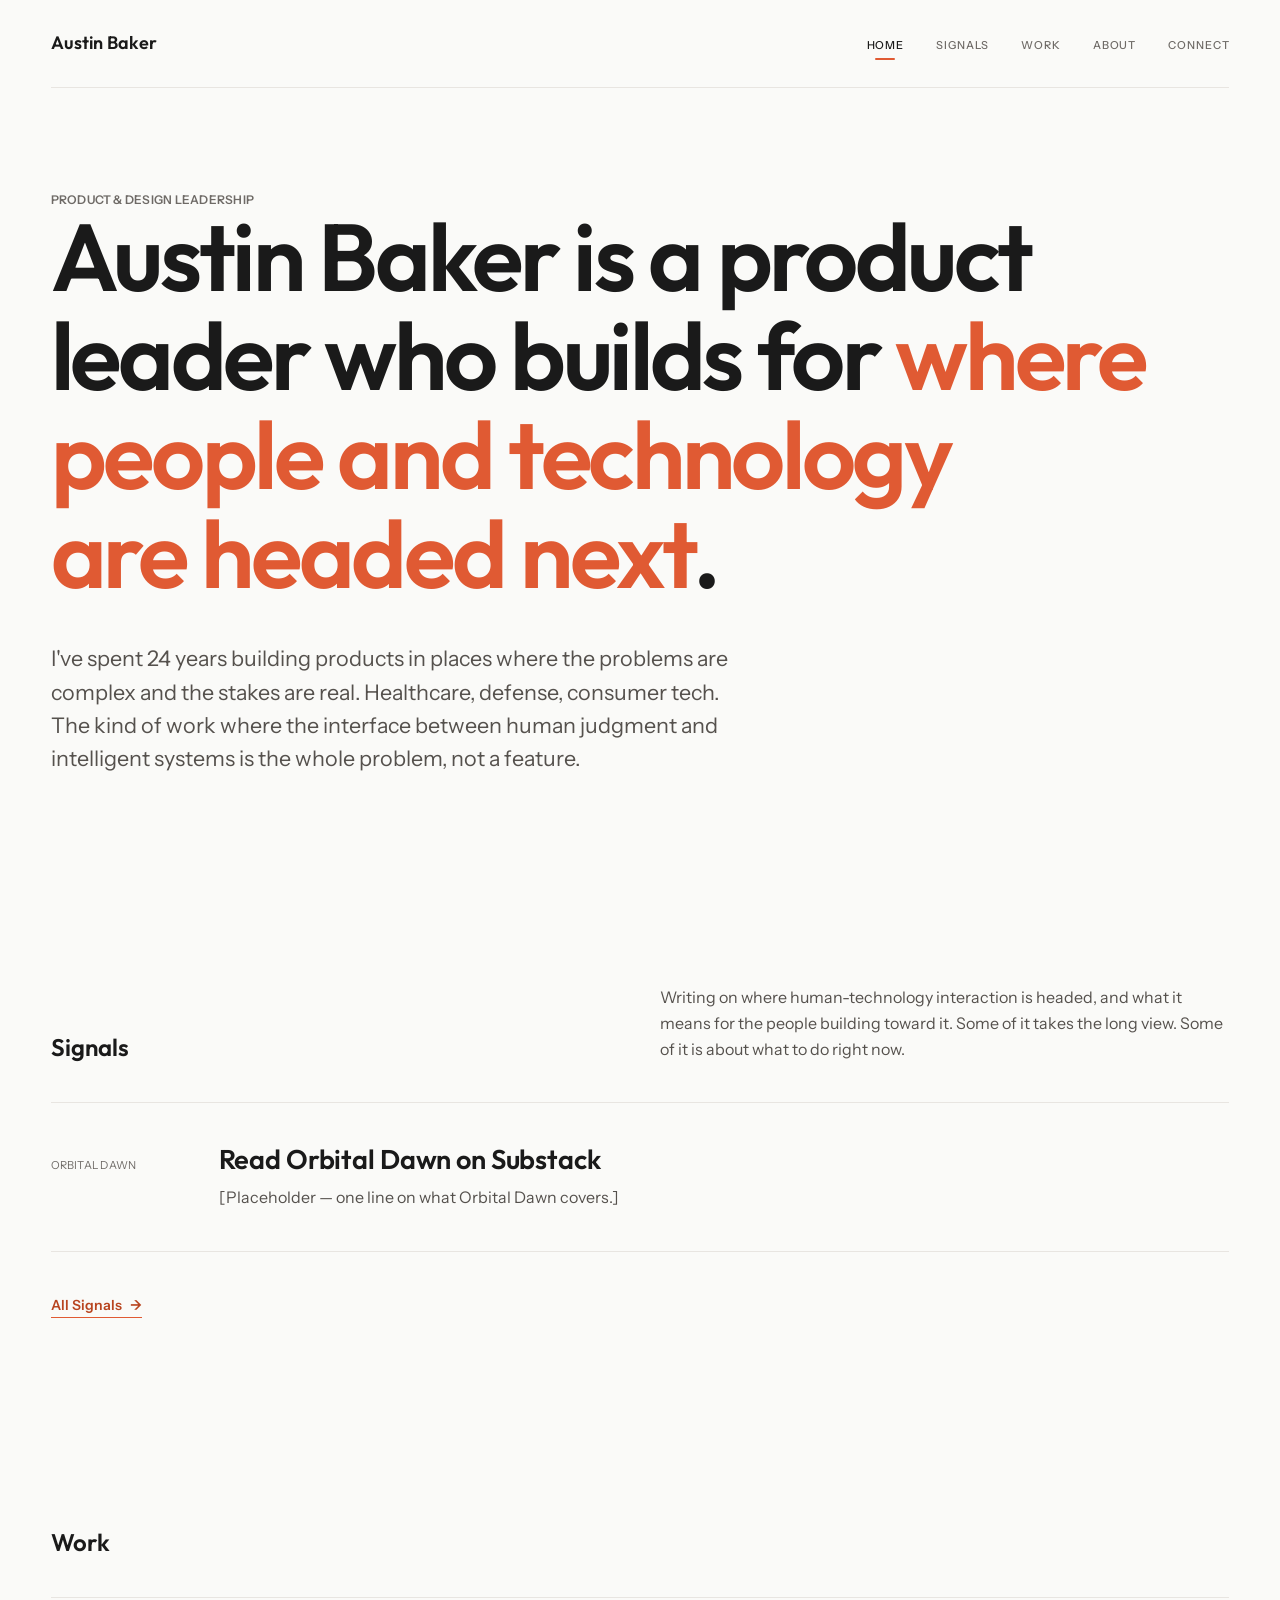
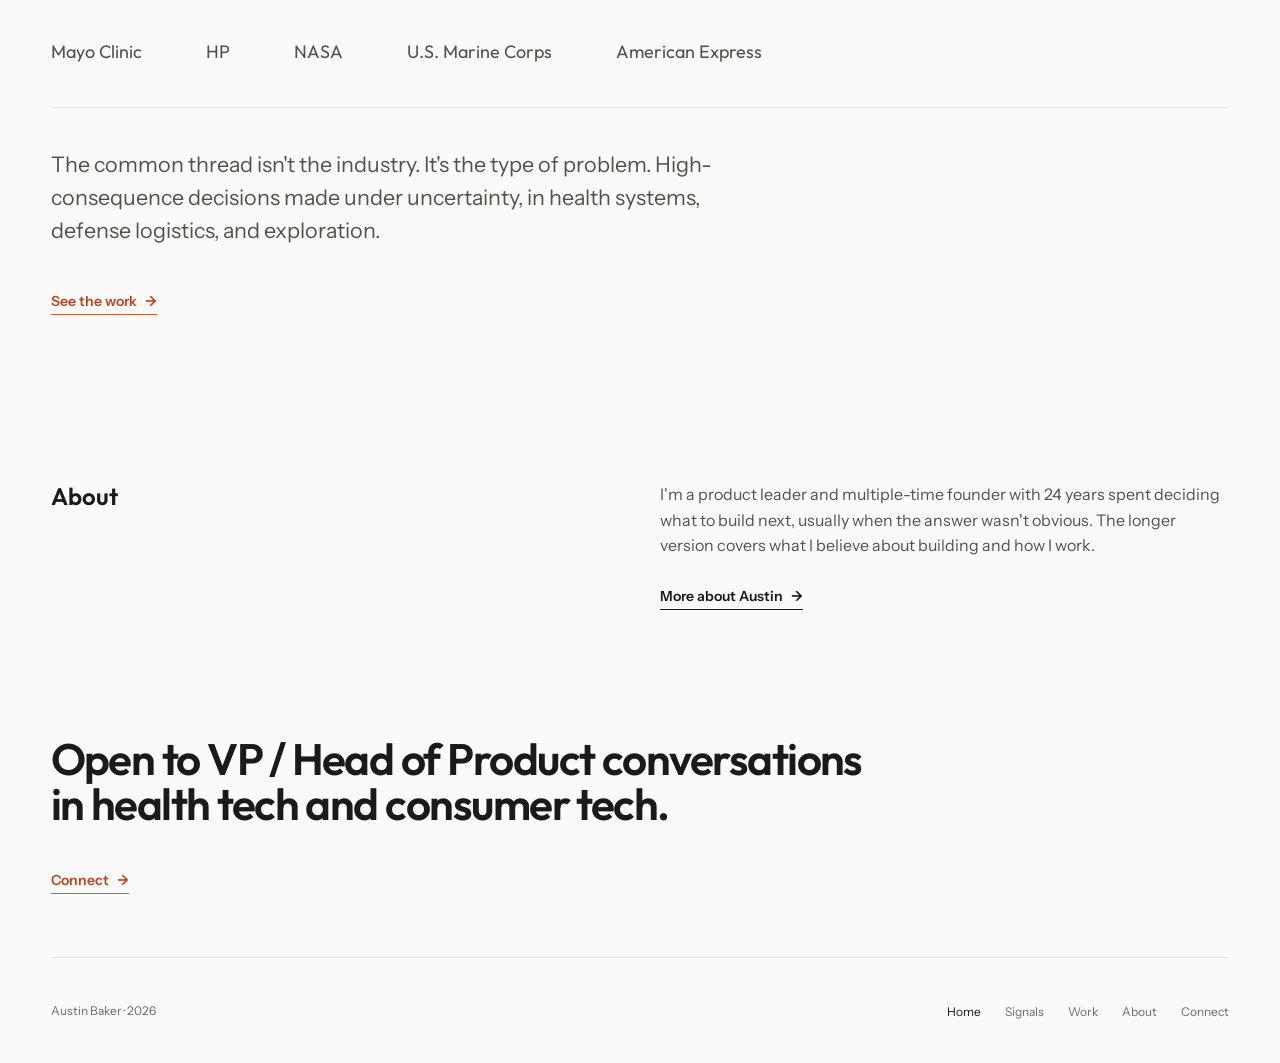
==== commit 458c61c0: "Add final homepage copy Replace the positioning statement, Signals intro, Work framing line, and Abo" ====
--- a/index.html
+++ b/index.html
@@ -30,9 +30,7 @@
           </h1>
         </div>
         <p class="hero__standfirst">
-          [Placeholder positioning statement — one or two sentences on the territory Austin operates in:
-          complex, regulated, high-stakes products where the interface between human judgment and
-          intelligent systems is the whole problem. Replace with real copy.]
+          I've spent 24 years building products in places where the problems are complex and the stakes are real. Healthcare, defense, consumer tech. The kind of work where the interface between human judgment and intelligent systems is the whole problem, not a feature.
         </p>
       </div>
     </section>
@@ -45,8 +43,7 @@
             Signals
           </h2>
           <p class="measure" style="justify-self: start;">
-            [Placeholder — short line on the territory: the future of human-technology interaction,
-            and what Austin is watching right now.]
+            Writing on where human-technology interaction is headed, and what it means for the people building toward it. Some of it takes the long view. Some of it is about what to do right now.
           </p>
         </div>
 
@@ -92,9 +89,7 @@
         </ul>
 
         <p class="work-teaser__frame">
-          [Placeholder — one framing line, in Austin's voice, on what connects this work:
-          e.g. "The common thread is high-consequence decisions made under uncertainty —
-          in health systems, defense logistics, and exploration."]
+          The common thread isn't the industry. It's the type of problem. High-consequence decisions made under uncertainty, in health systems, defense logistics, and exploration.
         </p>
 
         <div style="margin-top: var(--space-40);">
@@ -111,8 +106,7 @@
         </h2>
         <div>
           <p class="measure">
-            [Placeholder — two or three sentences that briefly frame Austin as a product leader
-            and point toward the fuller About page narrative, belief statements, and HBS credentials.]
+            I'm a product leader and multiple-time founder with 24 years spent deciding what to build next, usually when the answer wasn't obvious. The longer version covers what I believe about building and how I work.
           </p>
           <div style="margin-top: var(--space-24);">
             <a class="btn link-arrow" href="/about/">More about Austin</a>
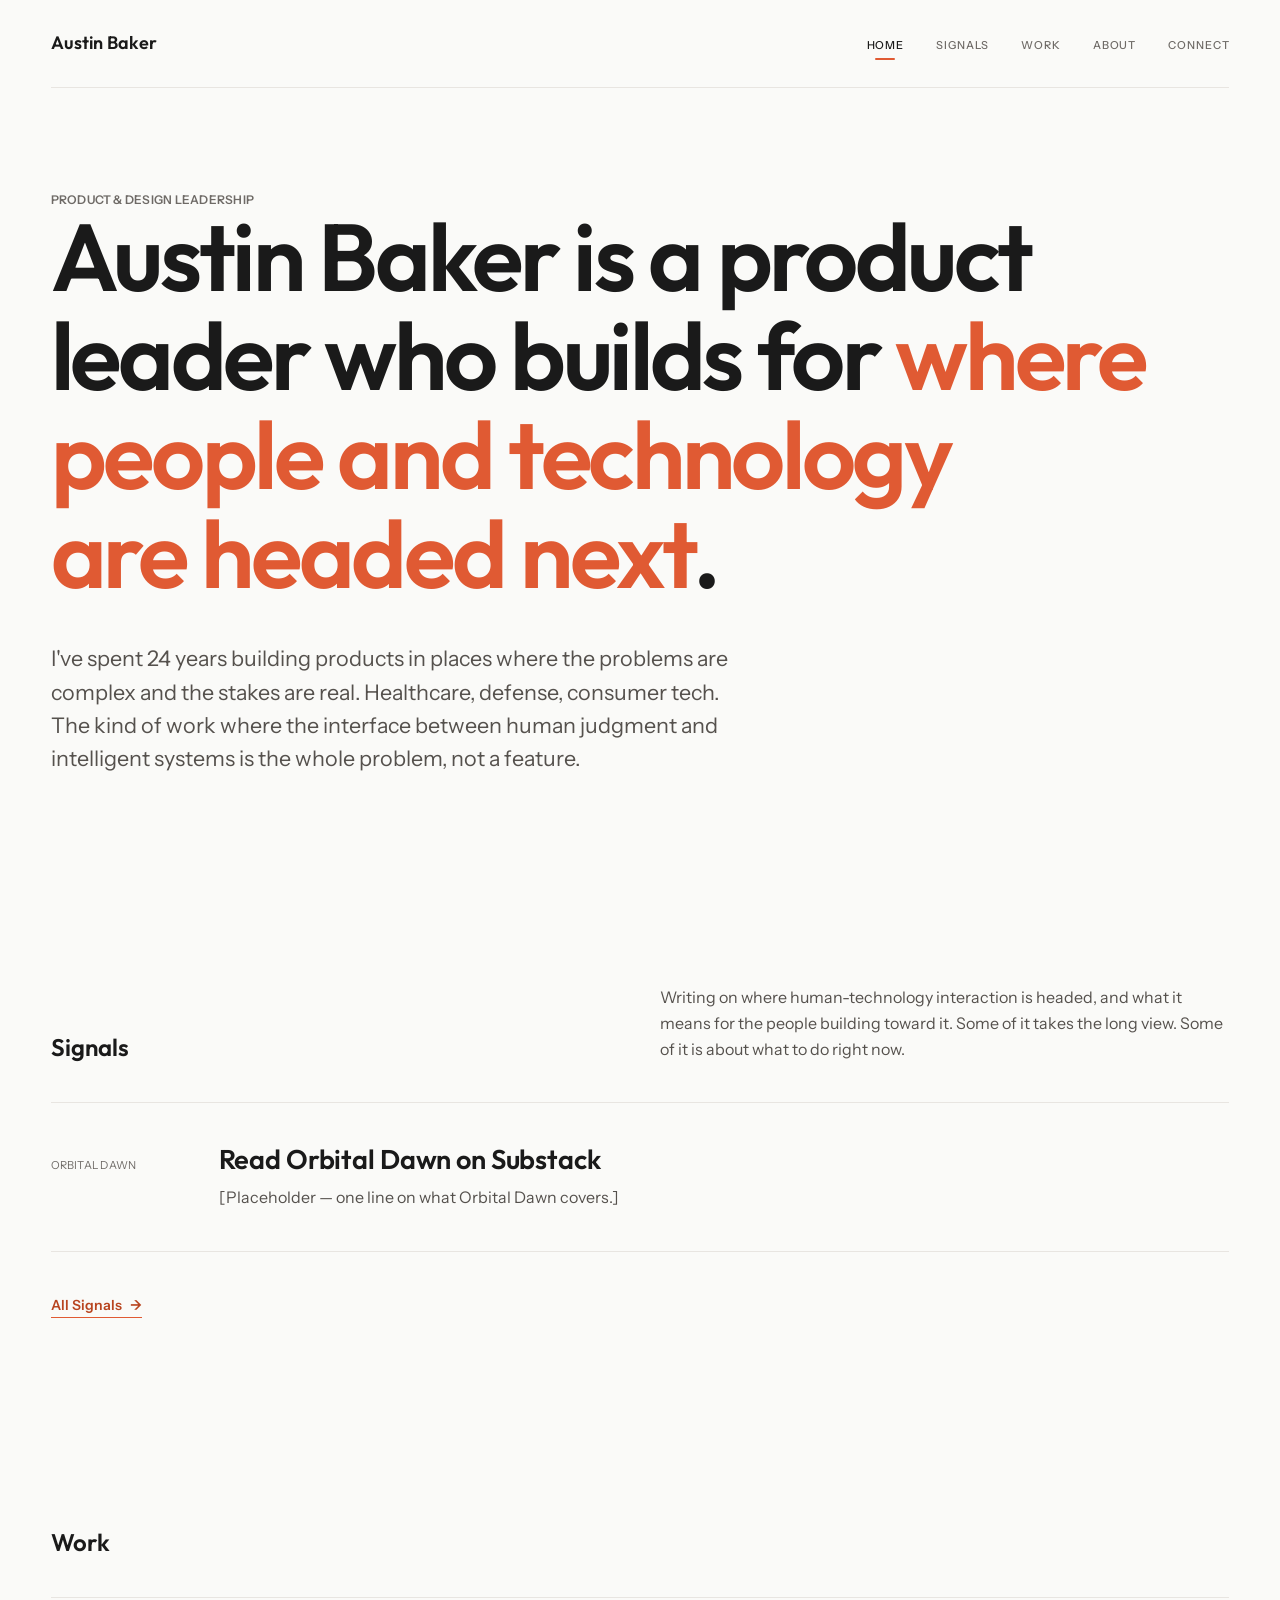
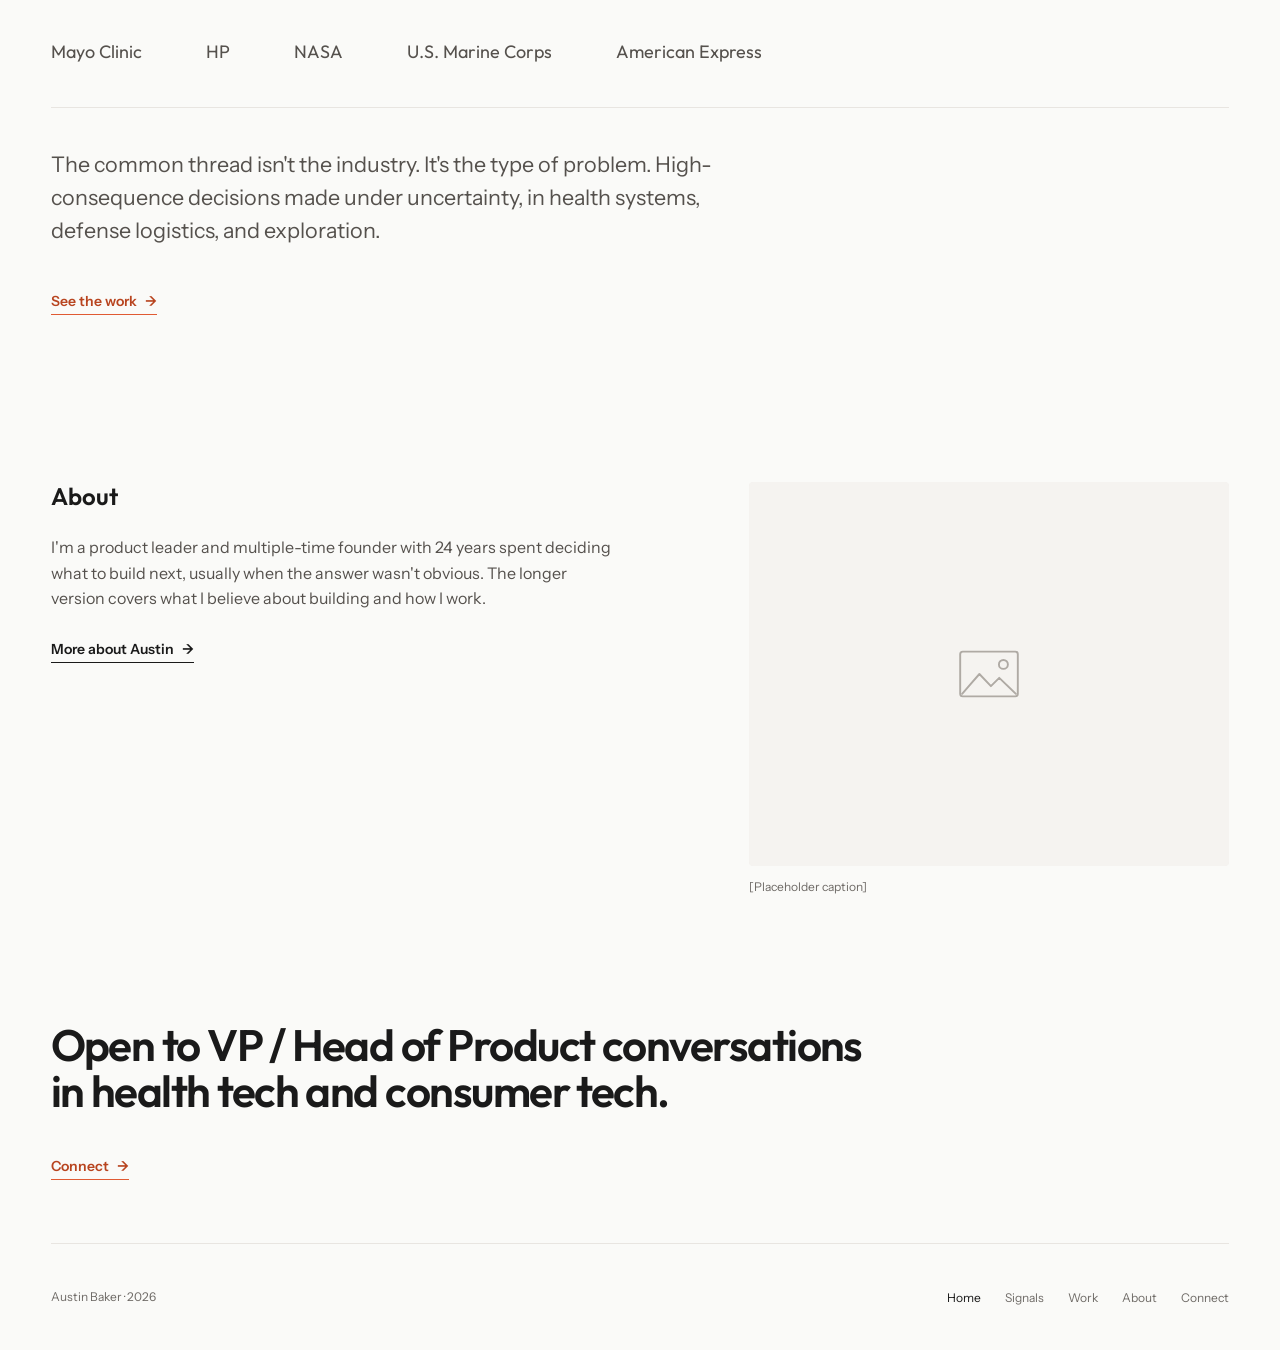
==== commit b4bddcc4: "Add placeholder images where the Figma frames place images Adds a reusable .media component (aspect-" ====
--- a/index.html
+++ b/index.html
@@ -101,17 +101,22 @@
     <!-- About teaser -->
     <section data-section="compact" aria-labelledby="about-teaser-heading" data-animate>
       <div class="container grid grid--2" style="align-items: start;">
-        <h2 id="about-teaser-heading" class="eyebrow" style="font-size: 1.5rem; font-family: var(--font-display); text-transform: none; letter-spacing: 0; color: var(--color-ink);">
-          About
-        </h2>
         <div>
-          <p class="measure">
+          <h2 id="about-teaser-heading" class="eyebrow" style="font-size: 1.5rem; font-family: var(--font-display); text-transform: none; letter-spacing: 0; color: var(--color-ink);">
+            About
+          </h2>
+          <p class="measure" style="margin-top: var(--space-24);">
             I'm a product leader and multiple-time founder with 24 years spent deciding what to build next, usually when the answer wasn't obvious. The longer version covers what I believe about building and how I work.
           </p>
           <div style="margin-top: var(--space-24);">
             <a class="btn link-arrow" href="/about/">More about Austin</a>
           </div>
         </div>
+        <!-- Figma: "Materials in daylight", 480×380 -->
+        <figure class="media media--5x4 about-teaser__media">
+          <img class="media__img" src="/assets/img/placeholder.svg" alt="Placeholder image" width="1600" height="1200" loading="lazy" decoding="async" data-placeholder>
+          <figcaption class="media__caption type-caption">[Placeholder caption]</figcaption>
+        </figure>
       </div>
     </section>
 
--- a/css/components.css
+++ b/css/components.css
@@ -65,6 +65,37 @@
   max-width: var(--measure);
 }
 
+/* Interior page title → intro: 24px, per the Figma hero auto-layouts. */
+.type-heading-1 + .hero__standfirst {
+  margin-top: var(--space-24);
+}
+
+/* ---- Media -----------------------------------------------------------------
+   Placeholders use /assets/img/placeholder.svg and carry data-placeholder;
+   swap the src for the real image. Ratios come from the Figma frames. */
+.media {
+  margin: 0;
+}
+
+.media__img {
+  display: block;
+  width: 100%;
+  height: auto;
+  aspect-ratio: 3 / 2;
+  object-fit: cover;
+  background: var(--color-paper-raised);
+  border-radius: var(--radius);
+}
+
+.media--4x3 .media__img { aspect-ratio: 4 / 3; }
+.media--5x4 .media__img { aspect-ratio: 5 / 4; }
+.media--3x4 .media__img { aspect-ratio: 3 / 4; }
+.media--2x1 .media__img { aspect-ratio: 2 / 1; }
+
+.media__caption {
+  margin-top: var(--space-12);
+}
+
 /* ---- Signals (writing) list --------------------------------------------- */
 .signals-intro {
   max-width: var(--measure);
@@ -161,9 +192,13 @@
   border-bottom: 1px solid var(--color-border);
 }
 
+.case-row__media {
+  max-width: 24rem;
+}
+
 @media (min-width: 60rem) {
   .case-row {
-    grid-template-columns: 2fr 3fr;
+    grid-template-columns: minmax(0, 18rem) minmax(0, 2fr) minmax(0, 3fr);
     gap: var(--space-64);
   }
 }
@@ -230,6 +265,40 @@
   border-top: 1px solid var(--color-border);
 }
 
+/* Concept image with the Role/Scope/Result panel beside it (Figma "At a glance"). */
+.case-hero__media {
+  display: grid;
+  gap: var(--space-40);
+  margin-top: var(--space-40);
+}
+
+.case-hero__media .case-hero__meta {
+  margin-top: 0;
+}
+
+@media (min-width: 60rem) {
+  .case-hero__media {
+    grid-template-columns: minmax(0, 2fr) minmax(0, 1fr);
+    align-items: start;
+  }
+
+  .case-hero__media .case-hero__meta {
+    flex-direction: column;
+  }
+}
+
+/* Home About teaser image: 480px wide in Figma, right-aligned beside the copy. */
+.about-teaser__media {
+  width: 100%;
+  max-width: 30rem;
+}
+
+@media (min-width: 48rem) {
+  .about-teaser__media {
+    justify-self: end;
+  }
+}
+
 .case-hero__meta dt {
   font-size: var(--text-meta);
   letter-spacing: var(--tracking-caps);
@@ -307,6 +376,28 @@
 .case-nav__link--next {
   text-align: right;
   margin-left: auto;
+}
+
+.case-nav__media {
+  margin-bottom: var(--space-16);
+}
+
+/* ---- About intro: copy beside the portrait ------------------------------- */
+.about-intro {
+  display: grid;
+  gap: var(--space-40);
+}
+
+.about-intro__portrait {
+  max-width: 18.75rem;
+}
+
+@media (min-width: 60rem) {
+  .about-intro {
+    grid-template-columns: minmax(0, 1fr) 18.75rem;
+    gap: var(--space-64);
+    align-items: start;
+  }
 }
 
 /* ---- About ------------------------------------------------------------ */
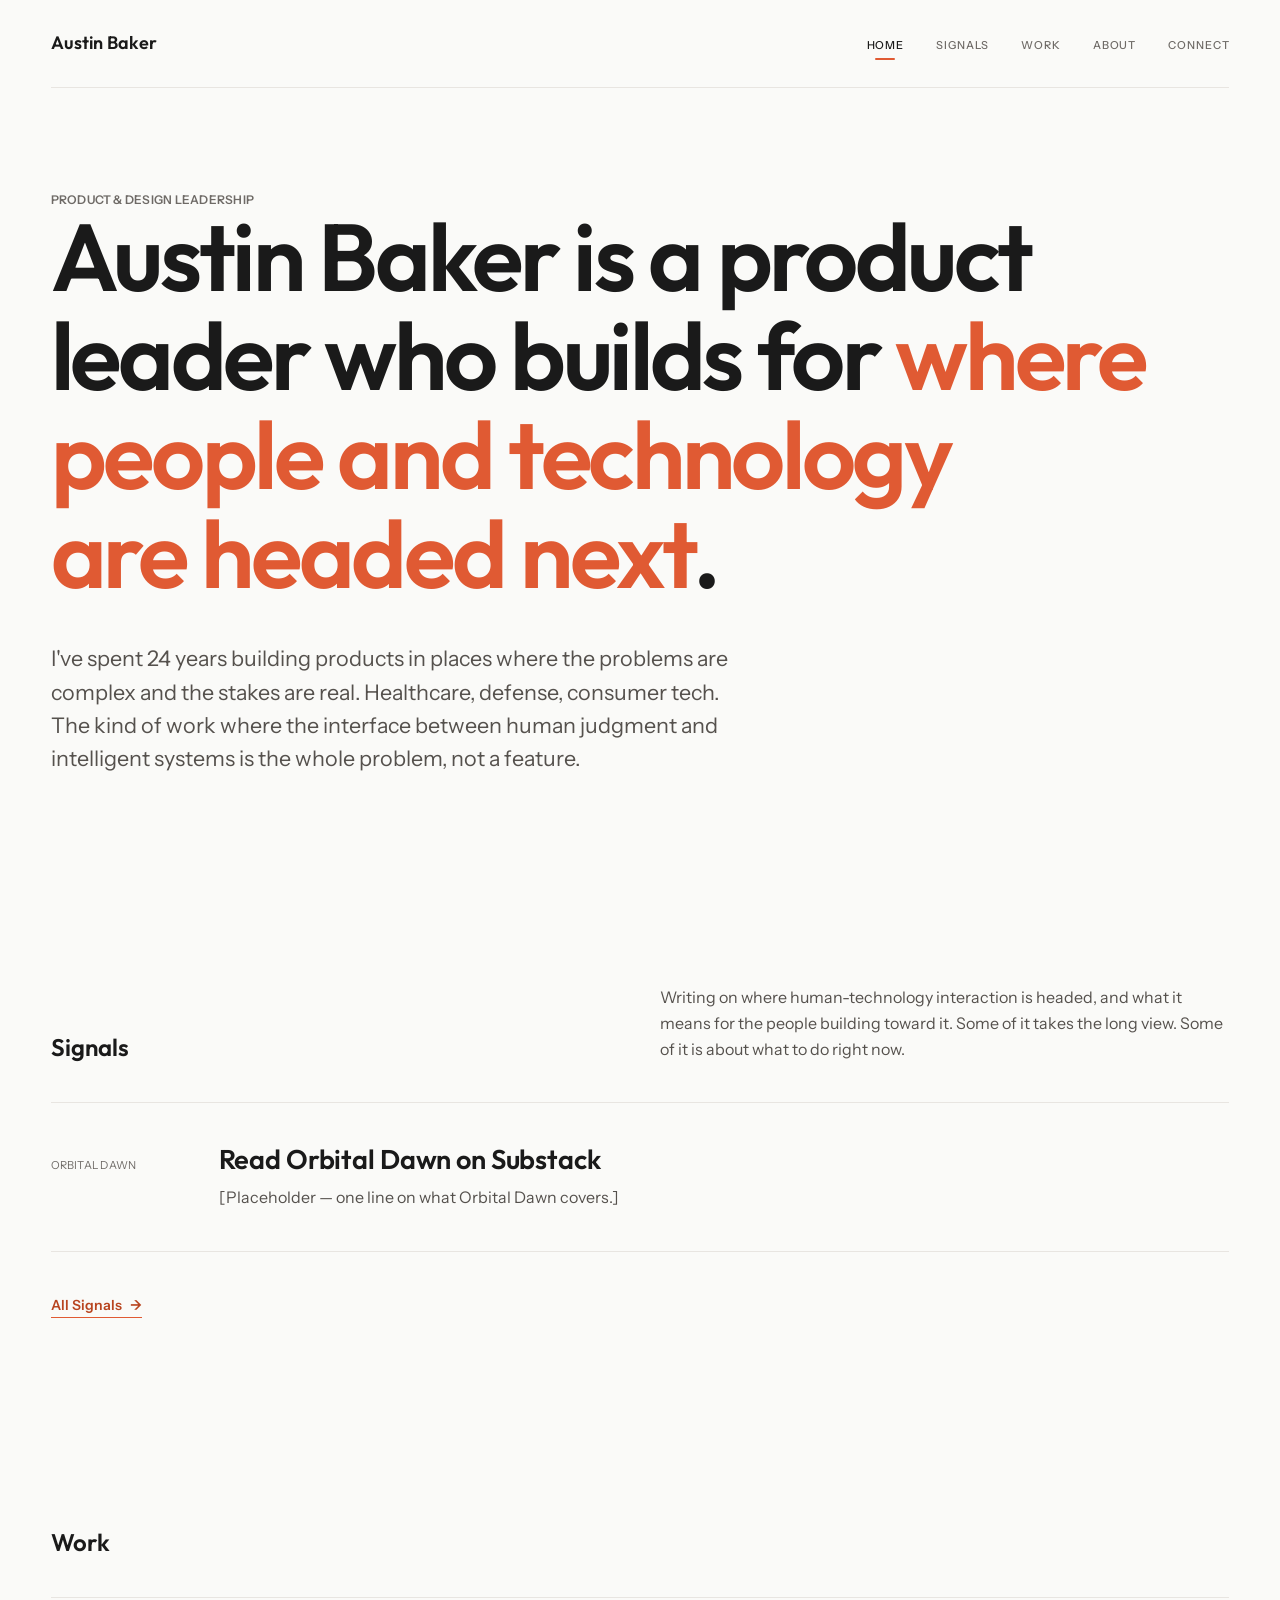
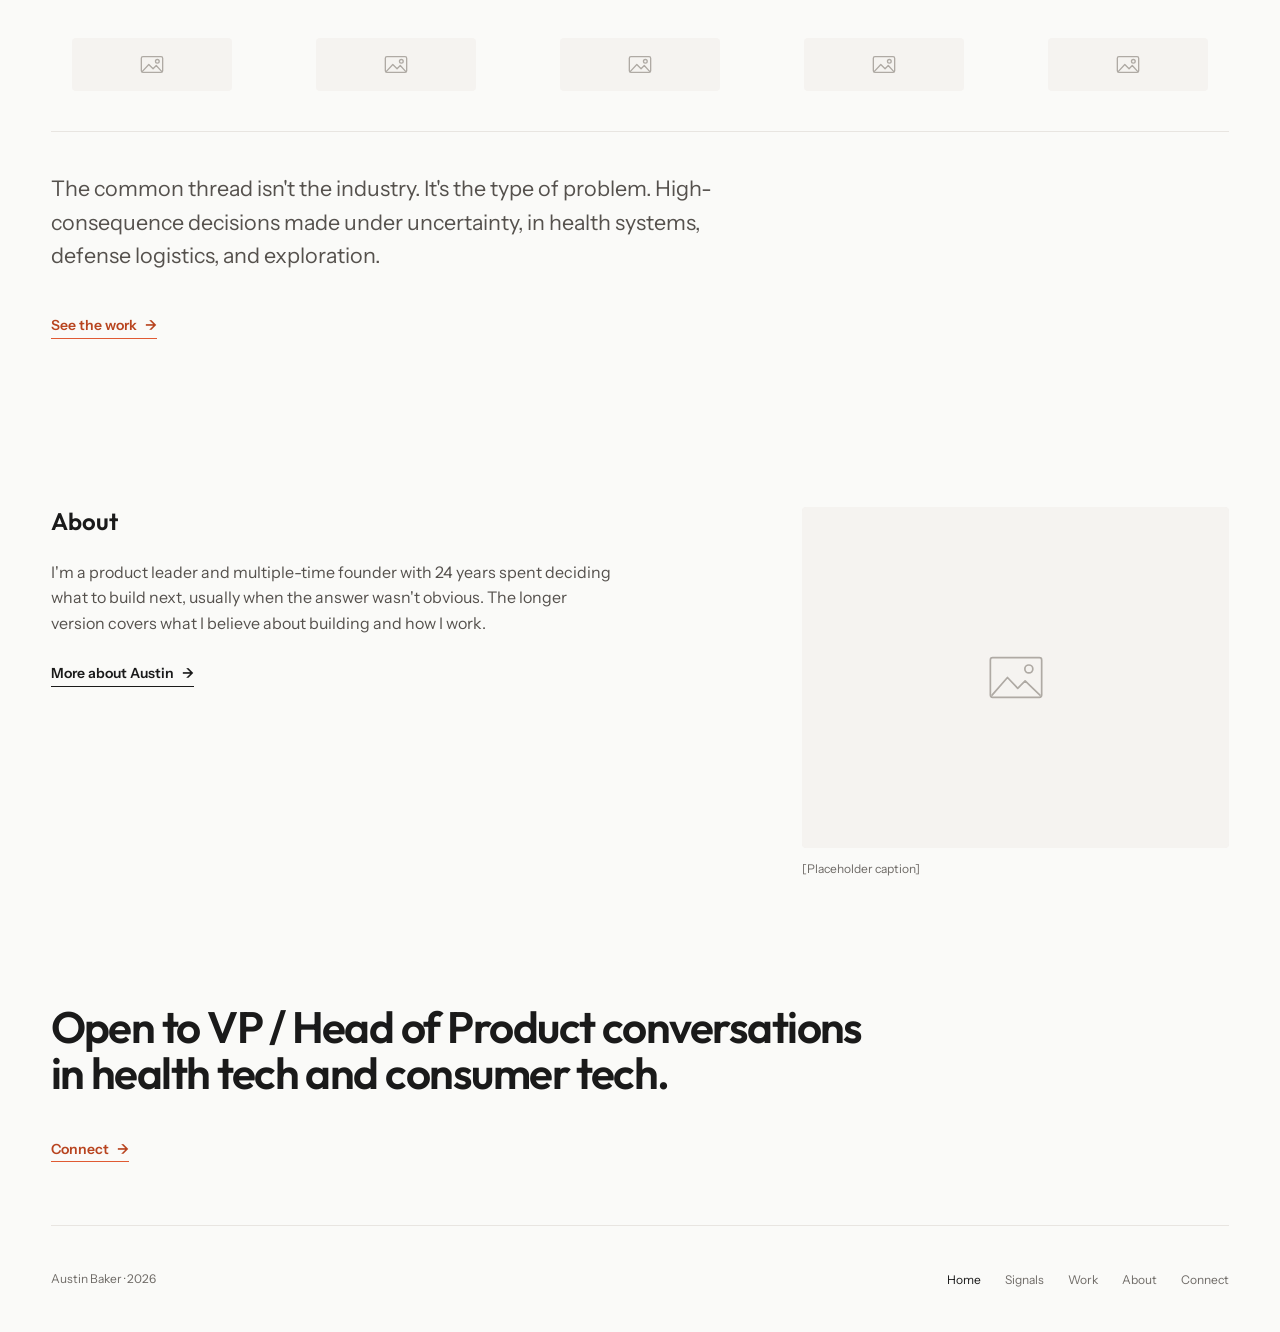
==== commit 83a401e7: "Replace Home organization names with logo placeholders The Work section's organization strip now sho" ====
--- a/index.html
+++ b/index.html
@@ -80,12 +80,13 @@
           Work
         </h2>
 
+        <!-- Logo placeholders: swap src for each organization's logo (SVG preferred); keep the alt text. -->
         <ul class="org-strip" aria-label="Organizations Austin has led product and design work for">
-          <li class="org-strip__item">Mayo Clinic</li>
-          <li class="org-strip__item">HP</li>
-          <li class="org-strip__item">NASA</li>
-          <li class="org-strip__item">U.S. Marine Corps</li>
-          <li class="org-strip__item">American Express</li>
+          <li><img class="org-strip__logo" src="/assets/img/logo-placeholder.svg" alt="Mayo Clinic" width="300" height="100" loading="lazy" decoding="async" data-placeholder></li>
+          <li><img class="org-strip__logo" src="/assets/img/logo-placeholder.svg" alt="HP" width="300" height="100" loading="lazy" decoding="async" data-placeholder></li>
+          <li><img class="org-strip__logo" src="/assets/img/logo-placeholder.svg" alt="NASA" width="300" height="100" loading="lazy" decoding="async" data-placeholder></li>
+          <li><img class="org-strip__logo" src="/assets/img/logo-placeholder.svg" alt="U.S. Marine Corps" width="300" height="100" loading="lazy" decoding="async" data-placeholder></li>
+          <li><img class="org-strip__logo" src="/assets/img/logo-placeholder.svg" alt="American Express" width="300" height="100" loading="lazy" decoding="async" data-placeholder></li>
         </ul>
 
         <p class="work-teaser__frame">
--- a/css/tokens.css
+++ b/css/tokens.css
@@ -104,8 +104,10 @@
   --container-max: 90rem; /* 1440, gutters included → 1328 content */
   --gutter: clamp(1.25rem, 0.458rem + 3.38vw, 3.5rem); /* 20 → 56 */
   --section-space: clamp(4rem, 2.944rem + 4.507vw, 7rem); /* 64 → 112 */
-  --measure: 42.5rem; /* 680 — body copy line length */
-  --measure-wide: 50rem; /* 800 — ledes, positioning statement */
+  /* Text block width: ~60% of the content area, as in the Figma 1440 frames
+     (800px there). Scales with the viewport; vw rather than % so blocks
+     nested in grid columns don't shrink twice. */
+  --measure: clamp(32rem, 55vw, 50rem);
   --nav-height: 5.5rem; /* 88 */
 
   /* ---- Shape ------------------------------------------------------------ */
--- a/css/layout.css
+++ b/css/layout.css
@@ -8,10 +8,6 @@
 
 .measure {
   max-width: var(--measure);
-}
-
-.measure-wide {
-  max-width: var(--measure-wide);
 }
 
 /* ---- Section rhythm ------------------------------------------------------
--- a/css/components.css
+++ b/css/components.css
@@ -156,20 +156,32 @@
 
 /* ---- Home: Work block (not a grid) --------------------------------- */
 .org-strip {
-  display: flex;
-  flex-wrap: wrap;
-  gap: var(--space-40) var(--space-64);
+  display: grid;
+  grid-template-columns: repeat(3, minmax(0, 1fr));
+  gap: var(--space-32) var(--space-24);
   align-items: center;
+  justify-items: center;
   padding-block: var(--space-40);
   border-top: 1px solid var(--color-border);
   border-bottom: 1px solid var(--color-border);
 }
 
-.org-strip__item {
-  font-family: var(--font-display);
-  font-size: var(--text-heading-4);
-  color: var(--color-ink-soft);
-  white-space: nowrap;
+@media (min-width: 48rem) {
+  .org-strip {
+    grid-template-columns: repeat(5, minmax(0, 1fr));
+    gap: var(--space-40);
+  }
+}
+
+/* Logos scale with their column; contain keeps real logos undistorted. */
+.org-strip__logo {
+  display: block;
+  width: 100%;
+  max-width: 10rem;
+  height: auto;
+  aspect-ratio: 3 / 1;
+  object-fit: contain;
+  border-radius: var(--radius);
 }
 
 .work-teaser__frame {
@@ -198,8 +210,12 @@
 
 @media (min-width: 60rem) {
   .case-row {
-    grid-template-columns: minmax(0, 18rem) minmax(0, 2fr) minmax(0, 3fr);
+    grid-template-columns: minmax(0, 1fr) minmax(0, 1.25fr) minmax(0, 1.75fr);
     gap: var(--space-64);
+  }
+
+  .case-row__media {
+    max-width: none;
   }
 }
 
@@ -238,9 +254,12 @@
   color: var(--color-muted);
 }
 
+.case-row__meta > div {
+  flex: 1 1 13rem;
+}
+
 .case-row__meta dd {
   margin-top: var(--space-4);
-  max-width: 20rem;
 }
 
 .other-work-grid {
@@ -287,14 +306,14 @@
   }
 }
 
-/* Home About teaser image: 480px wide in Figma, right-aligned beside the copy. */
+/* Home About teaser image: 480px of a 644px column in Figma, right-aligned. */
 .about-teaser__media {
   width: 100%;
-  max-width: 30rem;
 }
 
 @media (min-width: 48rem) {
   .about-teaser__media {
+    max-width: 75%;
     justify-self: end;
   }
 }
@@ -370,7 +389,7 @@
 
 .case-nav__link {
   text-decoration: none;
-  max-width: 20rem;
+  max-width: max(16rem, 25%);
 }
 
 .case-nav__link--next {
@@ -394,9 +413,13 @@
 
 @media (min-width: 60rem) {
   .about-intro {
-    grid-template-columns: minmax(0, 1fr) 18.75rem;
+    grid-template-columns: minmax(0, 1fr) clamp(16rem, 28%, 26rem);
     gap: var(--space-64);
     align-items: start;
+  }
+
+  .about-intro__portrait {
+    max-width: none;
   }
 }
 
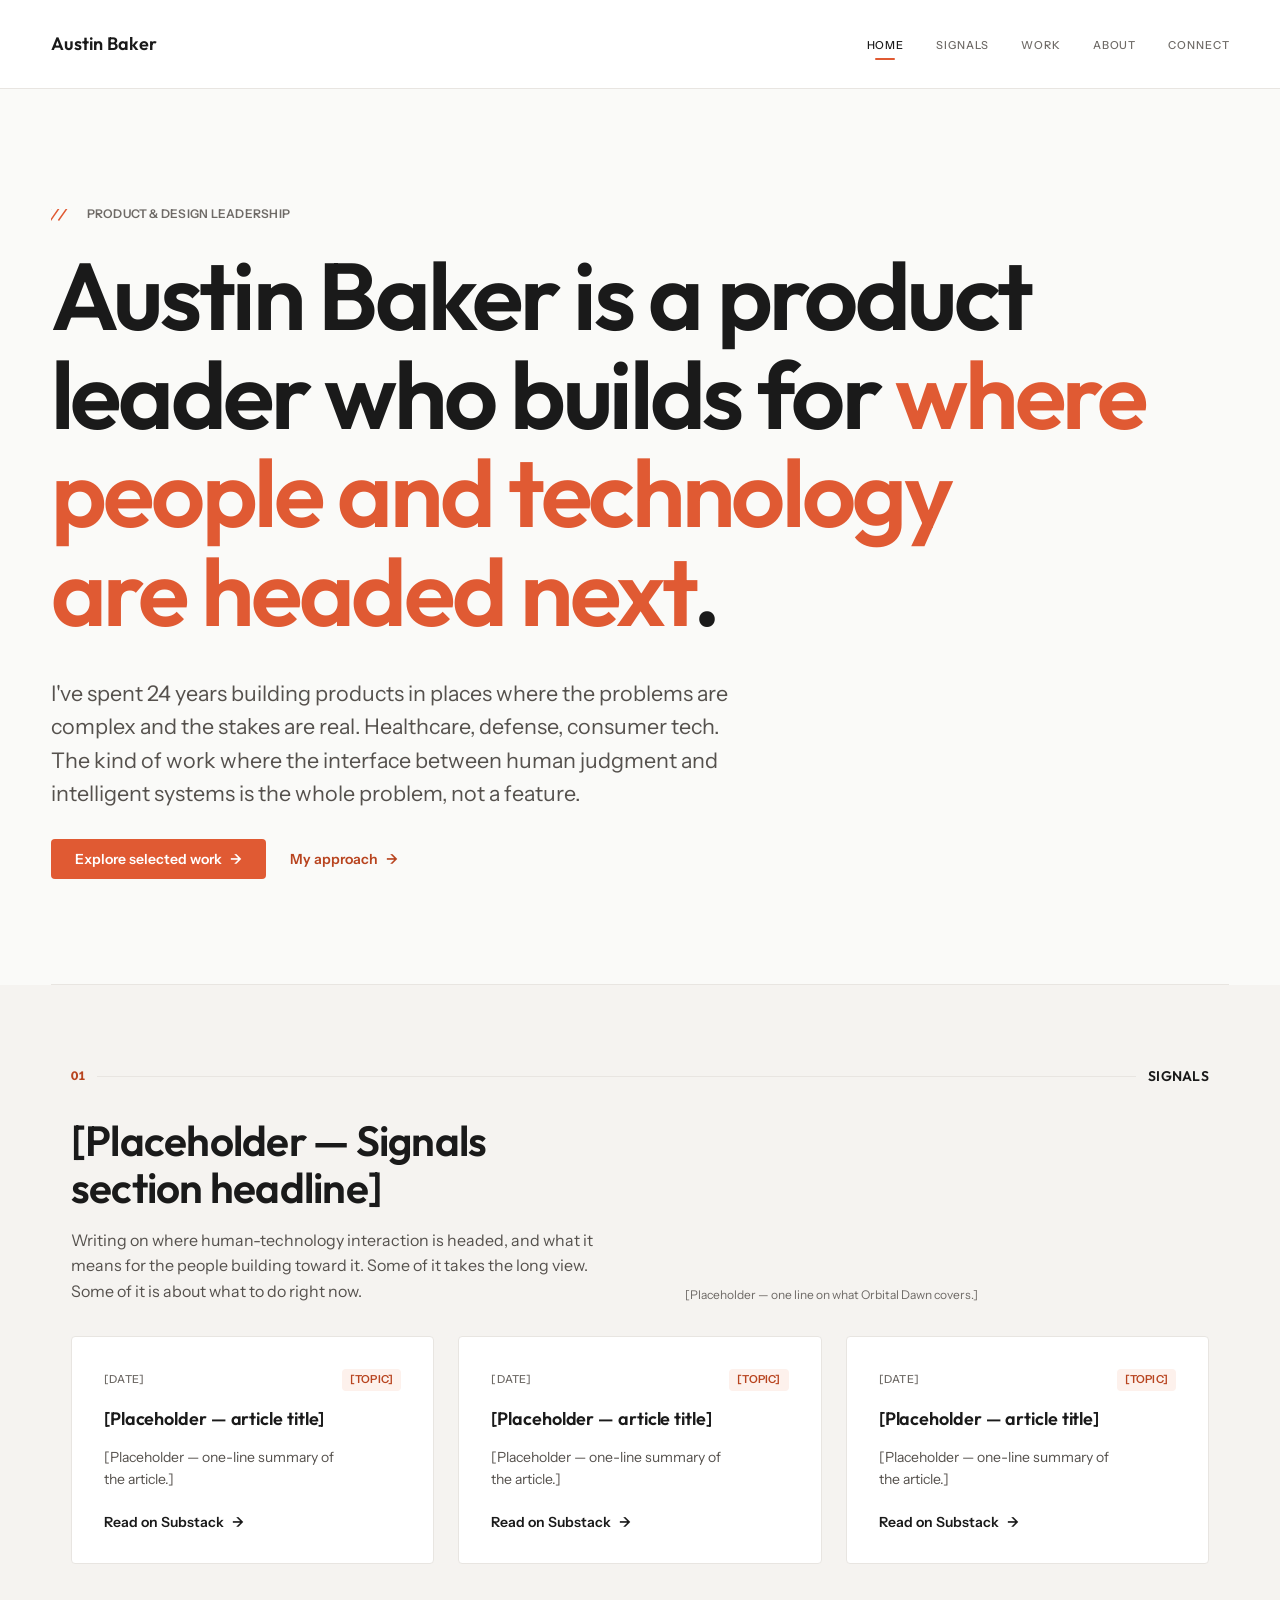
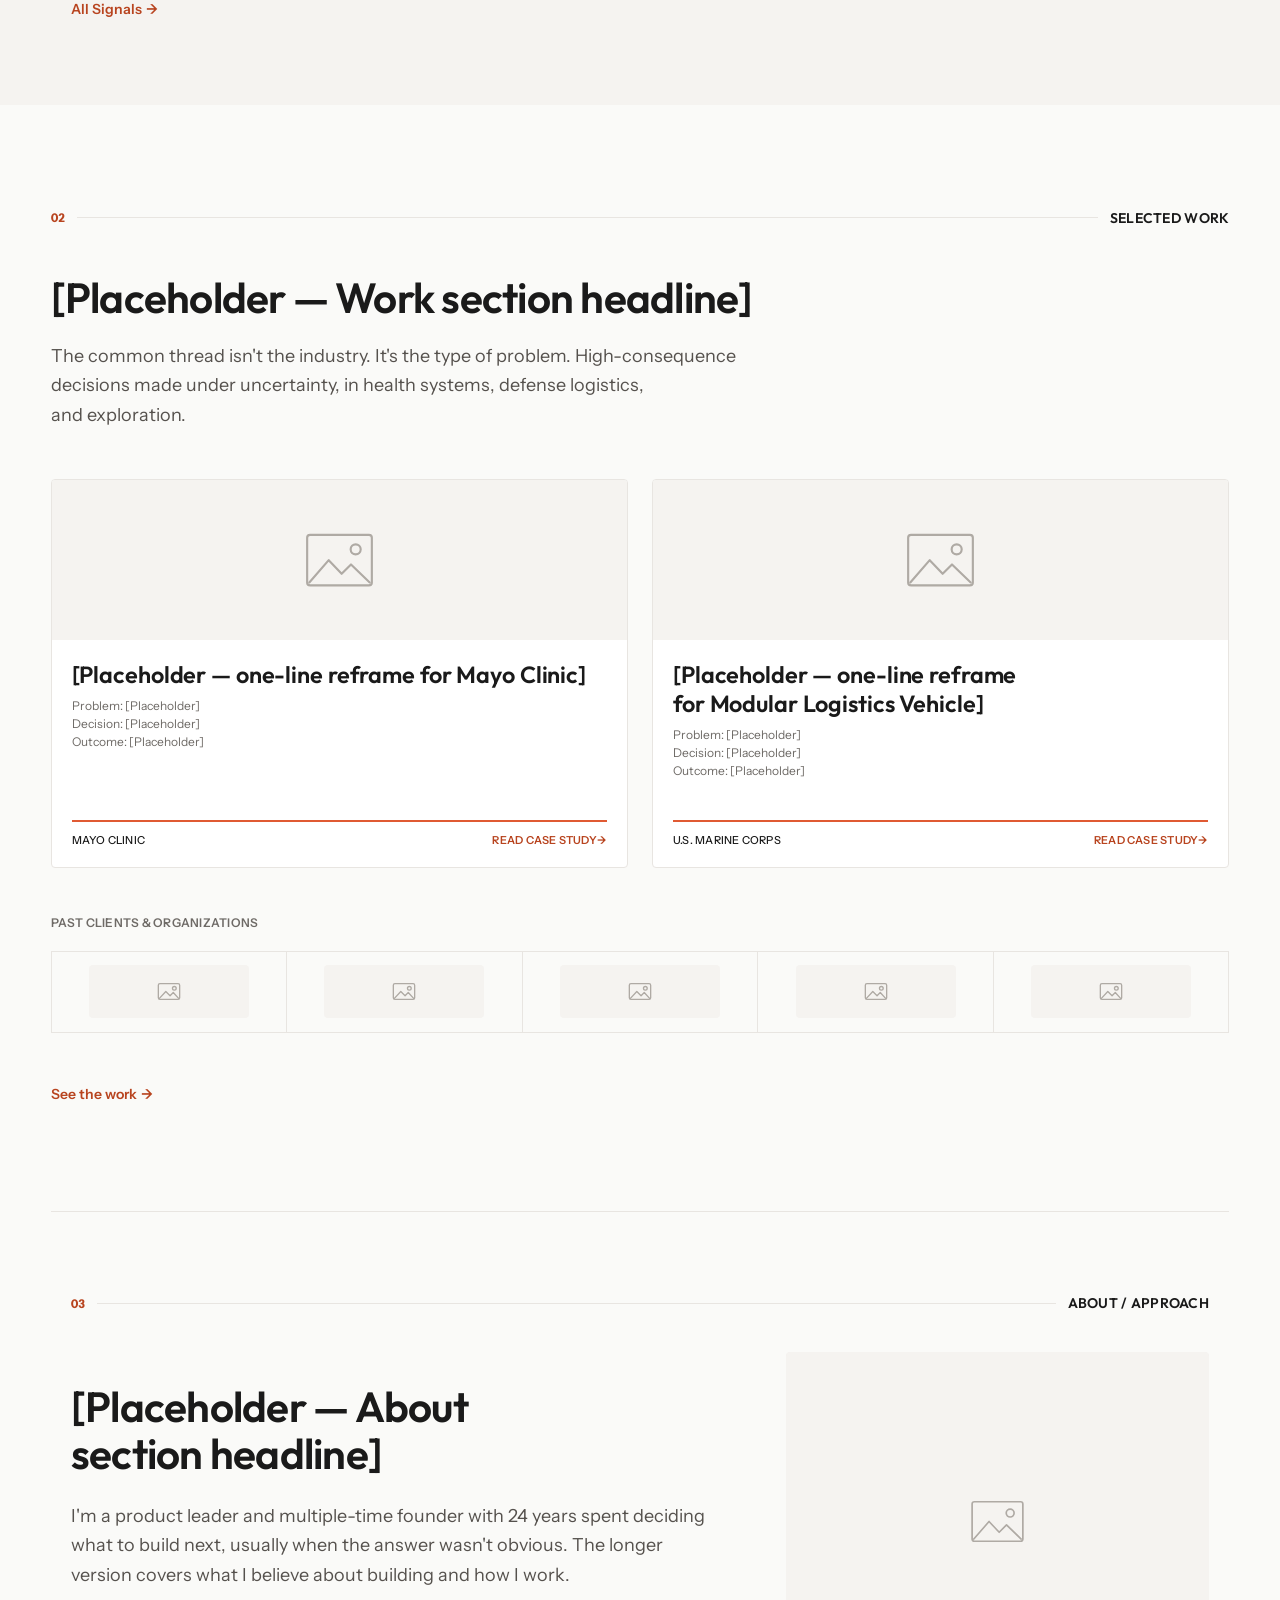
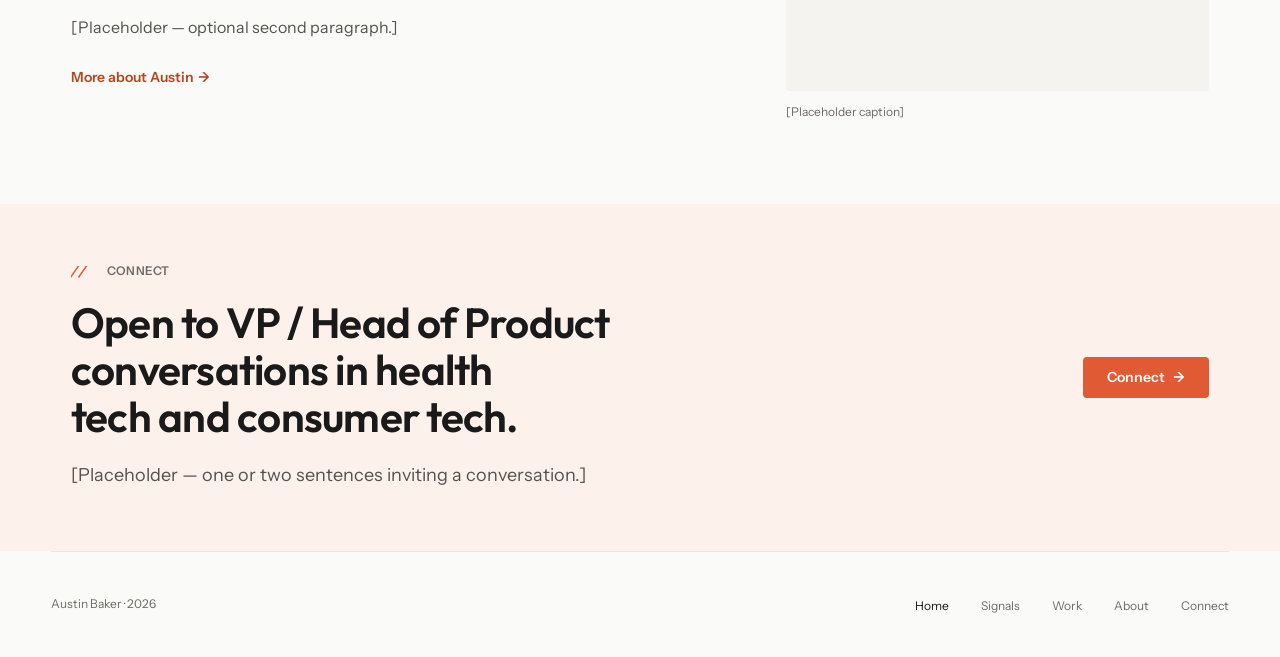
==== commit 2957df7b: "Build the Home page to the Figma Home frame, with placeholders Brings Home in line with Figma frame " ====
--- a/index.html
+++ b/index.html
@@ -20,116 +20,211 @@
   <div data-include="/partials/nav.html"></div>
 
   <main id="main">
-    <!-- Headline -->
-    <section data-section aria-labelledby="hero-heading">
+    <!-- Hero (Figma 228:2713) -->
+    <section data-section="hero" aria-labelledby="hero-heading">
       <div class="container hero" data-animate>
-        <div>
-          <span class="eyebrow">Product &amp; design leadership</span>
-          <h1 id="hero-heading" class="hero__headline">
-            Austin Baker is a product leader who builds for <em>where people and technology are headed next</em>.
-          </h1>
-        </div>
+        <p class="section-marker">
+          <svg class="hash-marks" width="24" height="12" viewBox="0 0 24 12" aria-hidden="true" focusable="false"><path d="M0.61 -1.57 L-8.57 11.53 M8.61 -1.57 L-0.57 11.53 M16.61 -1.57 L7.43 11.53" stroke="currentColor" stroke-width="1.5" fill="none"/></svg>
+          <span class="type-eyebrow">Product &amp; design leadership</span>
+        </p>
+        <h1 id="hero-heading" class="hero__headline">
+          Austin Baker is a product leader who builds for <em>where people and technology are headed next</em>.
+        </h1>
         <p class="hero__standfirst">
           I've spent 24 years building products in places where the problems are complex and the stakes are real. Healthcare, defense, consumer tech. The kind of work where the interface between human judgment and intelligent systems is the whole problem, not a feature.
         </p>
-      </div>
-    </section>
-
-    <!-- Signals — center of gravity -->
-    <section data-section aria-labelledby="signals-heading" data-animate>
-      <div class="container">
-        <div class="grid grid--2" style="align-items: end; margin-bottom: var(--space-40);">
-          <h2 id="signals-heading" class="eyebrow" style="font-size: 1.5rem; font-family: var(--font-display); text-transform: none; letter-spacing: 0; color: var(--color-ink);">
-            Signals
-          </h2>
-          <p class="measure" style="justify-self: start;">
-            Writing on where human-technology interaction is headed, and what it means for the people building toward it. Some of it takes the long view. Some of it is about what to do right now.
-          </p>
-        </div>
-
-        <ul class="signal-list" data-signals-feed data-limit="3">
-          <li class="signal-item" data-signals-fallback>
-            <span class="signal-item__date">Orbital Dawn</span>
-            <div>
-              <h3 class="signal-item__title"><a href="https://orbitaldawn.substack.com">Read Orbital Dawn on Substack</a></h3>
-              <p class="signal-item__dek">[Placeholder — one line on what Orbital Dawn covers.]</p>
-            </div>
+        <div class="hero__actions">
+          <a class="btn-primary link-arrow" href="/work/">Explore selected work</a>
+          <a class="btn-ghost link-arrow" href="/about/">My approach</a>
+        </div>
+      </div>
+    </section>
+
+    <div class="container"><hr class="divider" /></div>
+
+    <!-- Signals (Figma 228:2756) — moved above Work -->
+    <section class="band band--raised" data-section="band" aria-labelledby="signals-heading" data-animate>
+      <div class="container container--inset stack-32">
+        <div class="section-heading">
+          <span class="type-section-index">01</span>
+          <span class="section-heading__line" aria-hidden="true"></span>
+          <p class="type-section-label">Signals</p>
+        </div>
+
+        <div class="section-intro section-intro--aside">
+          <div class="section-intro__main">
+            <h2 id="signals-heading" class="type-heading-1">[Placeholder — Signals section headline]</h2>
+            <p class="type-body">
+              Writing on where human-technology interaction is headed, and what it means for the people building toward it. Some of it takes the long view. Some of it is about what to do right now.
+            </p>
+          </div>
+          <p class="type-caption">[Placeholder — one line on what Orbital Dawn covers.]</p>
+        </div>
+
+        <!-- Three cards. Placeholders show until the Substack feed has posts; then the template renders the latest three. -->
+        <ul class="card-grid card-grid--3" data-signals-feed data-limit="3">
+          <li class="card" data-signals-fallback>
+            <div class="card__body">
+              <div class="card__meta"><span class="type-meta">[Date]</span><span class="tag type-tag">[Topic]</span></div>
+              <h3 class="type-heading-4"><a class="card__link" href="https://orbitaldawn.substack.com">[Placeholder — article title]</a></h3>
+              <p class="type-body-sm">[Placeholder — one-line summary of the article.]</p>
+            </div>
+            <span class="card__action link-arrow" aria-hidden="true">Read on Substack</span>
+          </li>
+          <li class="card" data-signals-fallback>
+            <div class="card__body">
+              <div class="card__meta"><span class="type-meta">[Date]</span><span class="tag type-tag">[Topic]</span></div>
+              <h3 class="type-heading-4"><a class="card__link" href="https://orbitaldawn.substack.com">[Placeholder — article title]</a></h3>
+              <p class="type-body-sm">[Placeholder — one-line summary of the article.]</p>
+            </div>
+            <span class="card__action link-arrow" aria-hidden="true">Read on Substack</span>
+          </li>
+          <li class="card" data-signals-fallback>
+            <div class="card__body">
+              <div class="card__meta"><span class="type-meta">[Date]</span><span class="tag type-tag">[Topic]</span></div>
+              <h3 class="type-heading-4"><a class="card__link" href="https://orbitaldawn.substack.com">[Placeholder — article title]</a></h3>
+              <p class="type-body-sm">[Placeholder — one-line summary of the article.]</p>
+            </div>
+            <span class="card__action link-arrow" aria-hidden="true">Read on Substack</span>
           </li>
           <template>
-            <li class="signal-item" data-animate>
-              <time class="signal-item__date" data-field="date"></time>
-              <div>
-                <h3 class="signal-item__title"><a data-field-href data-field="title"></a></h3>
-                <p class="signal-item__dek" data-field="excerpt"></p>
-              </div>
-              <a class="btn link-arrow" data-field-href aria-hidden="true" tabindex="-1">Read</a>
+            <li class="card" data-animate>
+              <div class="card__body">
+                <div class="card__meta"><time class="type-meta" data-field="date"></time><span class="tag type-tag">Orbital Dawn</span></div>
+                <h3 class="type-heading-4"><a class="card__link" data-field-href data-field="title"></a></h3>
+                <p class="type-body-sm" data-field="excerpt"></p>
+              </div>
+              <span class="card__action link-arrow" aria-hidden="true">Read on Substack</span>
             </li>
           </template>
         </ul>
 
-        <div style="margin-top: var(--space-40);">
-          <a class="btn btn--accent link-arrow" href="/signals/">All Signals</a>
-        </div>
-      </div>
-    </section>
-
-    <!-- Work block — not a grid -->
+        <div>
+          <a class="text-link link-arrow" href="/signals/">All Signals</a>
+        </div>
+      </div>
+    </section>
+
+    <!-- Work (Figma 228:2726) -->
     <section data-section aria-labelledby="work-heading" data-animate>
-      <div class="container">
-        <h2 id="work-heading" class="eyebrow" style="font-size: 1.5rem; font-family: var(--font-display); text-transform: none; letter-spacing: 0; color: var(--color-ink); margin-bottom: var(--space-40);">
-          Work
-        </h2>
-
-        <!-- Logo placeholders: swap src for each organization's logo (SVG preferred); keep the alt text. -->
-        <ul class="org-strip" aria-label="Organizations Austin has led product and design work for">
-          <li><img class="org-strip__logo" src="/assets/img/logo-placeholder.svg" alt="Mayo Clinic" width="300" height="100" loading="lazy" decoding="async" data-placeholder></li>
-          <li><img class="org-strip__logo" src="/assets/img/logo-placeholder.svg" alt="HP" width="300" height="100" loading="lazy" decoding="async" data-placeholder></li>
-          <li><img class="org-strip__logo" src="/assets/img/logo-placeholder.svg" alt="NASA" width="300" height="100" loading="lazy" decoding="async" data-placeholder></li>
-          <li><img class="org-strip__logo" src="/assets/img/logo-placeholder.svg" alt="U.S. Marine Corps" width="300" height="100" loading="lazy" decoding="async" data-placeholder></li>
-          <li><img class="org-strip__logo" src="/assets/img/logo-placeholder.svg" alt="American Express" width="300" height="100" loading="lazy" decoding="async" data-placeholder></li>
+      <div class="container stack-48">
+        <div class="section-heading">
+          <span class="type-section-index">02</span>
+          <span class="section-heading__line" aria-hidden="true"></span>
+          <p class="type-section-label">Selected work</p>
+        </div>
+
+        <div class="section-intro">
+          <div class="section-intro__main">
+            <h2 id="work-heading" class="type-heading-1">[Placeholder — Work section headline]</h2>
+            <p class="type-body-lg">
+              The common thread isn't the industry. It's the type of problem. High-consequence decisions made under uncertainty, in health systems, defense logistics, and exploration.
+            </p>
+          </div>
+        </div>
+
+        <ul class="card-grid card-grid--2">
+          <li class="decision-card">
+            <!-- Figma: "Editorial concept", 652×180 -->
+            <img class="decision-card__media" src="/assets/img/placeholder.svg" alt="" width="1600" height="1200" loading="lazy" decoding="async" data-placeholder>
+            <div class="decision-card__body">
+              <div class="decision-card__copy">
+                <h3 class="type-heading-3"><a class="card__link" href="/work/mayo-clinic.html">[Placeholder — one-line reframe for Mayo Clinic]</a></h3>
+                <ul class="decision-card__evidence type-caption">
+                  <li>Problem: [Placeholder]</li>
+                  <li>Decision: [Placeholder]</li>
+                  <li>Outcome: [Placeholder]</li>
+                </ul>
+              </div>
+              <div class="decision-card__footer">
+                <span class="type-meta">Mayo Clinic</span>
+                <span class="type-tag link-arrow" aria-hidden="true">Read case study</span>
+              </div>
+            </div>
+          </li>
+          <li class="decision-card">
+            <!-- Figma: "Editorial concept", 652×180 -->
+            <img class="decision-card__media" src="/assets/img/placeholder.svg" alt="" width="1600" height="1200" loading="lazy" decoding="async" data-placeholder>
+            <div class="decision-card__body">
+              <div class="decision-card__copy">
+                <h3 class="type-heading-3"><a class="card__link" href="/work/usmc-modular-logistics-vehicle.html">[Placeholder — one-line reframe for Modular Logistics Vehicle]</a></h3>
+                <ul class="decision-card__evidence type-caption">
+                  <li>Problem: [Placeholder]</li>
+                  <li>Decision: [Placeholder]</li>
+                  <li>Outcome: [Placeholder]</li>
+                </ul>
+              </div>
+              <div class="decision-card__footer">
+                <span class="type-meta">U.S. Marine Corps</span>
+                <span class="type-tag link-arrow" aria-hidden="true">Read case study</span>
+              </div>
+            </div>
+          </li>
         </ul>
 
-        <p class="work-teaser__frame">
-          The common thread isn't the industry. It's the type of problem. High-consequence decisions made under uncertainty, in health systems, defense logistics, and exploration.
-        </p>
-
-        <div style="margin-top: var(--space-40);">
-          <a class="btn btn--accent link-arrow" href="/work/">See the work</a>
-        </div>
-      </div>
-    </section>
-
-    <!-- About teaser -->
-    <section data-section="compact" aria-labelledby="about-teaser-heading" data-animate>
-      <div class="container grid grid--2" style="align-items: start;">
+        <div class="stack-20">
+          <p class="type-eyebrow">Past clients &amp; organizations</p>
+          <!-- Logo placeholders: swap src for each organization's logo (SVG preferred); keep the alt text. -->
+          <ul class="org-strip" aria-label="Organizations Austin has led product and design work for">
+            <li><img class="org-strip__logo" src="/assets/img/logo-placeholder.svg" alt="Mayo Clinic" width="300" height="100" loading="lazy" decoding="async" data-placeholder></li>
+            <li><img class="org-strip__logo" src="/assets/img/logo-placeholder.svg" alt="HP" width="300" height="100" loading="lazy" decoding="async" data-placeholder></li>
+            <li><img class="org-strip__logo" src="/assets/img/logo-placeholder.svg" alt="NASA" width="300" height="100" loading="lazy" decoding="async" data-placeholder></li>
+            <li><img class="org-strip__logo" src="/assets/img/logo-placeholder.svg" alt="U.S. Marine Corps" width="300" height="100" loading="lazy" decoding="async" data-placeholder></li>
+            <li><img class="org-strip__logo" src="/assets/img/logo-placeholder.svg" alt="American Express" width="300" height="100" loading="lazy" decoding="async" data-placeholder></li>
+          </ul>
+        </div>
+
         <div>
-          <h2 id="about-teaser-heading" class="eyebrow" style="font-size: 1.5rem; font-family: var(--font-display); text-transform: none; letter-spacing: 0; color: var(--color-ink);">
-            About
+          <a class="text-link link-arrow" href="/work/">See the work</a>
+        </div>
+      </div>
+    </section>
+
+    <div class="container"><hr class="divider" /></div>
+
+    <!-- About & approach (Figma 228:2770) -->
+    <section data-section="band" aria-labelledby="about-teaser-heading" data-animate>
+      <div class="container container--inset stack-40">
+        <div class="section-heading">
+          <span class="type-section-index">03</span>
+          <span class="section-heading__line" aria-hidden="true"></span>
+          <p class="type-section-label">About / Approach</p>
+        </div>
+
+        <div class="split">
+          <div class="stack-24">
+            <h2 id="about-teaser-heading" class="type-heading-1">[Placeholder — About section headline]</h2>
+            <p class="type-body-lg">
+              I'm a product leader and multiple-time founder with 24 years spent deciding what to build next, usually when the answer wasn't obvious. The longer version covers what I believe about building and how I work.
+            </p>
+            <p class="type-body">[Placeholder — optional second paragraph.]</p>
+            <div>
+              <a class="text-link link-arrow" href="/about/">More about Austin</a>
+            </div>
+          </div>
+          <!-- Figma: "Materials in daylight", 480×380 -->
+          <figure class="media media--5x4">
+            <img class="media__img" src="/assets/img/placeholder.svg" alt="Placeholder image" width="1600" height="1200" loading="lazy" decoding="async" data-placeholder>
+            <figcaption class="media__caption type-caption">[Placeholder caption]</figcaption>
+          </figure>
+        </div>
+      </div>
+    </section>
+
+    <!-- Connect invitation (Figma 228:2782) -->
+    <section class="band band--tint" data-section="cta" aria-labelledby="connect-prompt-heading" data-animate>
+      <div class="container container--inset cta">
+        <div class="cta__copy stack-20">
+          <p class="section-marker">
+            <svg class="hash-marks" width="24" height="12" viewBox="0 0 24 12" aria-hidden="true" focusable="false"><path d="M0.61 -1.57 L-8.57 11.53 M8.61 -1.57 L-0.57 11.53 M16.61 -1.57 L7.43 11.53" stroke="currentColor" stroke-width="1.5" fill="none"/></svg>
+            <span class="type-eyebrow">Connect</span>
+          </p>
+          <h2 id="connect-prompt-heading" class="type-heading-1">
+            Open to VP / Head of Product conversations in health tech and consumer tech.
           </h2>
-          <p class="measure" style="margin-top: var(--space-24);">
-            I'm a product leader and multiple-time founder with 24 years spent deciding what to build next, usually when the answer wasn't obvious. The longer version covers what I believe about building and how I work.
-          </p>
-          <div style="margin-top: var(--space-24);">
-            <a class="btn link-arrow" href="/about/">More about Austin</a>
-          </div>
-        </div>
-        <!-- Figma: "Materials in daylight", 480×380 -->
-        <figure class="media media--5x4 about-teaser__media">
-          <img class="media__img" src="/assets/img/placeholder.svg" alt="Placeholder image" width="1600" height="1200" loading="lazy" decoding="async" data-placeholder>
-          <figcaption class="media__caption type-caption">[Placeholder caption]</figcaption>
-        </figure>
-      </div>
-    </section>
-
-    <!-- Connect prompt -->
-    <section data-section="compact" aria-labelledby="connect-prompt-heading" data-animate>
-      <div class="container">
-        <h2 id="connect-prompt-heading" class="hero__headline" style="font-size: clamp(1.75rem, 1.3rem + 2vw, 2.75rem);">
-          Open to VP / Head of Product conversations in health tech and consumer tech.
-        </h2>
-        <div style="margin-top: var(--space-40);">
-          <a class="btn btn--accent link-arrow" href="/connect/">Connect</a>
-        </div>
+          <p class="type-body-lg">[Placeholder — one or two sentences inviting a conversation.]</p>
+        </div>
+        <a class="btn-primary link-arrow" href="/connect/">Connect</a>
       </div>
     </section>
   </main>
--- a/css/tokens.css
+++ b/css/tokens.css
@@ -104,6 +104,10 @@
   --container-max: 90rem; /* 1440, gutters included → 1328 content */
   --gutter: clamp(1.25rem, 0.458rem + 3.38vw, 3.5rem); /* 20 → 56 */
   --section-space: clamp(4rem, 2.944rem + 4.507vw, 7rem); /* 64 → 112 */
+  --section-space-sm: clamp(3.5rem, 2.796rem + 3.005vw, 5.5rem); /* 56 → 88, banded sections */
+  --section-space-xs: clamp(2.5rem, 1.972rem + 2.254vw, 4rem); /* 40 → 64, call-to-action band */
+  --hero-space-top: clamp(4rem, 2.594rem + 6.01vw, 8rem); /* 64 → 128 */
+  --band-inset: clamp(1.25rem, 5.63vw - 0.07rem, 5rem); /* 20 → 80, banded section side padding */
   /* Text block width: ~60% of the content area, as in the Figma 1440 frames
      (800px there). Scales with the viewport; vw rather than % so blocks
      nested in grid columns don't shrink twice. */
--- a/css/layout.css
+++ b/css/layout.css
@@ -21,6 +21,47 @@
   padding-block: calc(var(--section-space) * 0.6);
 }
 
+[data-section="hero"] {
+  padding-top: var(--hero-space-top);
+}
+
+[data-section="band"] {
+  padding-block: var(--section-space-sm);
+}
+
+[data-section="cta"] {
+  padding-block: var(--section-space-xs);
+}
+
+/* Full-bleed background bands; content inset further than the page gutter. */
+.band--raised {
+  background: var(--color-paper-raised);
+}
+
+.band--tint {
+  background: var(--color-accent-tint);
+}
+
+.container--inset {
+  padding-inline: var(--band-inset);
+}
+
+/* Vertical stacks on the spacing scale. */
+.stack-20,
+.stack-24,
+.stack-32,
+.stack-40,
+.stack-48 {
+  display: flex;
+  flex-direction: column;
+}
+
+.stack-20 { gap: var(--space-20); }
+.stack-24 { gap: var(--space-24); }
+.stack-32 { gap: var(--space-32); }
+.stack-40 { gap: var(--space-40); }
+.stack-48 { gap: var(--space-48); }
+
 .divider {
   border: 0;
   border-top: var(--rule);
@@ -32,7 +73,8 @@
   position: sticky;
   top: 0;
   z-index: 50;
-  background: var(--color-paper);
+  background: var(--color-surface);
+  border-bottom: var(--rule);
 }
 
 .site-header__bar {
@@ -40,7 +82,6 @@
   align-items: center;
   justify-content: space-between;
   min-height: var(--nav-height);
-  border-bottom: var(--rule);
 }
 
 .site-header__mark {
@@ -102,7 +143,7 @@
   position: absolute;
   inset-inline: 0;
   top: 100%;
-  background: var(--color-paper);
+  background: var(--color-surface);
   border-bottom: var(--rule);
   padding: var(--space-32) var(--gutter);
 }
@@ -132,7 +173,7 @@
 .site-footer__links {
   display: flex;
   flex-wrap: wrap;
-  gap: var(--space-24);
+  gap: var(--space-32);
 }
 
 .site-footer__links a {
--- a/css/components.css
+++ b/css/components.css
@@ -41,10 +41,124 @@
   transform: translateX(3px);
 }
 
+/* Figma "Button" (Primary / Ghost) and "Text Link". */
+.btn-primary,
+.btn-ghost,
+.text-link {
+  display: inline-flex;
+  align-items: center;
+  font-family: var(--font-body);
+  font-size: var(--text-label);
+  font-weight: var(--weight-semibold);
+  line-height: var(--leading-tight);
+  text-decoration: none;
+  transition: background-color var(--duration-fast) var(--ease-standard), color var(--duration-fast) var(--ease-standard);
+}
+
+.btn-primary {
+  gap: var(--space-8);
+  padding: var(--space-12) var(--space-24);
+  border-radius: var(--radius);
+  background: var(--color-accent);
+  color: var(--color-on-accent);
+}
+
+.btn-primary:hover,
+.btn-primary:focus-visible {
+  background: var(--color-accent-hover);
+}
+
+.btn-ghost {
+  gap: var(--space-8);
+  padding-block: var(--space-12);
+  color: var(--color-accent-text);
+}
+
+.text-link {
+  gap: var(--space-4);
+  color: var(--color-accent-text);
+}
+
+.btn-ghost:hover,
+.btn-ghost:focus-visible,
+.text-link:hover,
+.text-link:focus-visible {
+  color: var(--color-accent-hover);
+}
+
+/* Figma "Hash Marks" + eyebrow label. */
+.section-marker {
+  display: flex;
+  align-items: center;
+  gap: var(--space-12);
+}
+
+.hash-marks {
+  flex: none;
+  color: var(--color-accent);
+}
+
+/* Figma "Section Heading": index — rule — label. */
+.section-heading {
+  display: flex;
+  align-items: center;
+  gap: var(--space-12);
+}
+
+.section-heading__line {
+  flex: 1 1 auto;
+  border-top: var(--rule);
+}
+
+/* Section headline + intro, optionally with a caption aside (Signals). */
+.section-intro__main {
+  display: flex;
+  flex-direction: column;
+  gap: var(--space-20);
+  max-width: var(--measure);
+}
+
+.section-intro--aside {
+  display: flex;
+  flex-direction: column;
+  gap: var(--space-16);
+}
+
+.section-intro--aside .section-intro__main {
+  gap: var(--space-16);
+  max-width: clamp(28rem, 41.7vw, 37.5rem);
+}
+
+@media (min-width: 60rem) {
+  .section-intro--aside {
+    flex-direction: row;
+    align-items: flex-end;
+    gap: var(--space-80);
+  }
+
+  .section-intro--aside > .type-caption {
+    flex: 1 1 0;
+  }
+}
+
 /* ---- Hero (Home) -------------------------------------------------------- */
 .hero {
-  display: grid;
-  gap: var(--space-40);
+  display: flex;
+  flex-direction: column;
+  align-items: flex-start;
+  gap: var(--space-24);
+}
+
+.hero .hero__standfirst {
+  margin-top: var(--space-12);
+}
+
+.hero__actions {
+  display: flex;
+  flex-wrap: wrap;
+  align-items: center;
+  gap: var(--space-24);
+  margin-top: var(--space-4);
 }
 
 .hero__headline {
@@ -154,26 +268,188 @@
   gap: var(--space-12);
 }
 
-/* ---- Home: Work block (not a grid) --------------------------------- */
+/* ---- Cards ------------------------------------------------------------------
+   One link per card (the title); its ::after stretches over the whole card. */
+.card-grid {
+  display: grid;
+  gap: var(--space-24);
+}
+
+@media (min-width: 48rem) {
+  .card-grid--2 {
+    grid-template-columns: repeat(2, minmax(0, 1fr));
+  }
+}
+
+@media (min-width: 60rem) {
+  .card-grid--3 {
+    grid-template-columns: repeat(3, minmax(0, 1fr));
+  }
+}
+
+.card__link {
+  color: inherit;
+  text-decoration: none;
+}
+
+.card__link::after {
+  content: "";
+  position: absolute;
+  inset: 0;
+  border-radius: var(--radius);
+}
+
+.card__link:focus-visible {
+  outline: none;
+}
+
+.card__link:focus-visible::after {
+  outline: 2px solid var(--color-accent);
+  outline-offset: 3px;
+}
+
+/* Figma "Card / Editorial" (Signals topic previews). */
+.card {
+  position: relative;
+  display: flex;
+  flex-direction: column;
+  justify-content: space-between;
+  gap: var(--space-24);
+  padding: var(--space-24);
+  background: var(--color-surface);
+  border: var(--rule);
+  border-radius: var(--radius);
+  transition: border-color var(--duration-fast) var(--ease-standard);
+}
+
+@media (min-width: 48rem) {
+  .card {
+    padding: var(--space-32);
+  }
+}
+
+.card__body {
+  display: flex;
+  flex-direction: column;
+  gap: var(--space-16);
+}
+
+.card__meta {
+  display: flex;
+  align-items: center;
+  justify-content: space-between;
+  gap: var(--space-12);
+}
+
+.tag {
+  padding: var(--space-4) var(--space-8);
+  border-radius: var(--radius);
+  background: var(--color-accent-tint);
+}
+
+.card__action {
+  display: inline-flex;
+  align-items: center;
+  gap: var(--space-8);
+  font-size: var(--text-label);
+  font-weight: var(--weight-semibold);
+  line-height: var(--leading-tight);
+  color: var(--color-ink);
+}
+
+/* Figma "Decision case study" (Home Work cards). */
+.decision-card {
+  position: relative;
+  display: flex;
+  flex-direction: column;
+  overflow: hidden;
+  background: var(--color-surface);
+  border: var(--rule);
+  border-radius: var(--radius);
+  transition: border-color var(--duration-fast) var(--ease-standard);
+}
+
+.decision-card__media {
+  display: block;
+  width: 100%;
+  height: clamp(8rem, 12.5vw, 11.25rem); /* 128 → 180 */
+  object-fit: cover;
+  background: var(--color-paper-raised);
+}
+
+.decision-card__body {
+  flex: 1 1 auto;
+  display: flex;
+  flex-direction: column;
+  justify-content: space-between;
+  gap: var(--space-40);
+  padding: var(--space-20);
+}
+
+.decision-card__copy {
+  display: flex;
+  flex-direction: column;
+  gap: var(--space-8);
+}
+
+.decision-card__footer {
+  display: flex;
+  align-items: center;
+  justify-content: space-between;
+  gap: var(--space-12);
+  padding-top: var(--space-12);
+  border-top: 2px solid var(--color-accent);
+}
+
+.decision-card__footer .type-meta {
+  color: var(--color-ink);
+}
+
+.card:hover,
+.card:focus-within,
+.decision-card:hover,
+.decision-card:focus-within {
+  border-color: var(--color-border-hover);
+}
+
+.card:hover .link-arrow::after,
+.decision-card:hover .link-arrow::after {
+  transform: translateX(3px);
+}
+
+/* Figma "Organization strip": boxed row of logo slots divided by rules. */
 .org-strip {
   display: grid;
-  grid-template-columns: repeat(3, minmax(0, 1fr));
-  gap: var(--space-32) var(--space-24);
-  align-items: center;
-  justify-items: center;
-  padding-block: var(--space-40);
-  border-top: 1px solid var(--color-border);
-  border-bottom: 1px solid var(--color-border);
+  grid-template-columns: repeat(2, minmax(0, 1fr));
+  gap: 1px;
+  background: var(--color-border);
+  border: var(--rule);
+}
+
+.org-strip > li {
+  display: flex;
+  align-items: center;
+  justify-content: center;
+  min-height: 5rem;
+  padding: var(--space-12) var(--space-16);
+  background: var(--color-paper);
+}
+
+.org-strip > li:last-child {
+  grid-column: 1 / -1;
 }
 
 @media (min-width: 48rem) {
   .org-strip {
     grid-template-columns: repeat(5, minmax(0, 1fr));
-    gap: var(--space-40);
-  }
-}
-
-/* Logos scale with their column; contain keeps real logos undistorted. */
+  }
+
+  .org-strip > li:last-child {
+    grid-column: auto;
+  }
+}
+
+/* Logos scale with their slot; contain keeps real logos undistorted. */
 .org-strip__logo {
   display: block;
   width: 100%;
@@ -184,12 +460,39 @@
   border-radius: var(--radius);
 }
 
-.work-teaser__frame {
-  margin-top: var(--space-40);
-  font-size: var(--text-lede);
-  line-height: var(--leading-lede);
-  max-width: var(--measure);
-  color: var(--color-ink-soft);
+/* About & approach: copy beside an image (Figma 720 : 480). */
+.split {
+  display: grid;
+  gap: var(--space-40);
+  align-items: center;
+}
+
+@media (min-width: 60rem) {
+  .split {
+    grid-template-columns: minmax(0, 3fr) minmax(0, 2fr);
+    gap: var(--space-80);
+  }
+}
+
+/* Connect invitation band: copy beside the primary action. */
+.cta {
+  display: flex;
+  flex-direction: column;
+  align-items: flex-start;
+  gap: var(--space-32);
+}
+
+@media (min-width: 60rem) {
+  .cta {
+    flex-direction: row;
+    align-items: center;
+    justify-content: space-between;
+    gap: var(--space-80);
+  }
+
+  .cta__copy {
+    max-width: 65%;
+  }
 }
 
 /* ---- Work index: case study rows (decision-first, not visual) ------- */
@@ -303,18 +606,6 @@
 
   .case-hero__media .case-hero__meta {
     flex-direction: column;
-  }
-}
-
-/* Home About teaser image: 480px of a 644px column in Figma, right-aligned. */
-.about-teaser__media {
-  width: 100%;
-}
-
-@media (min-width: 48rem) {
-  .about-teaser__media {
-    max-width: 75%;
-    justify-self: end;
   }
 }
 
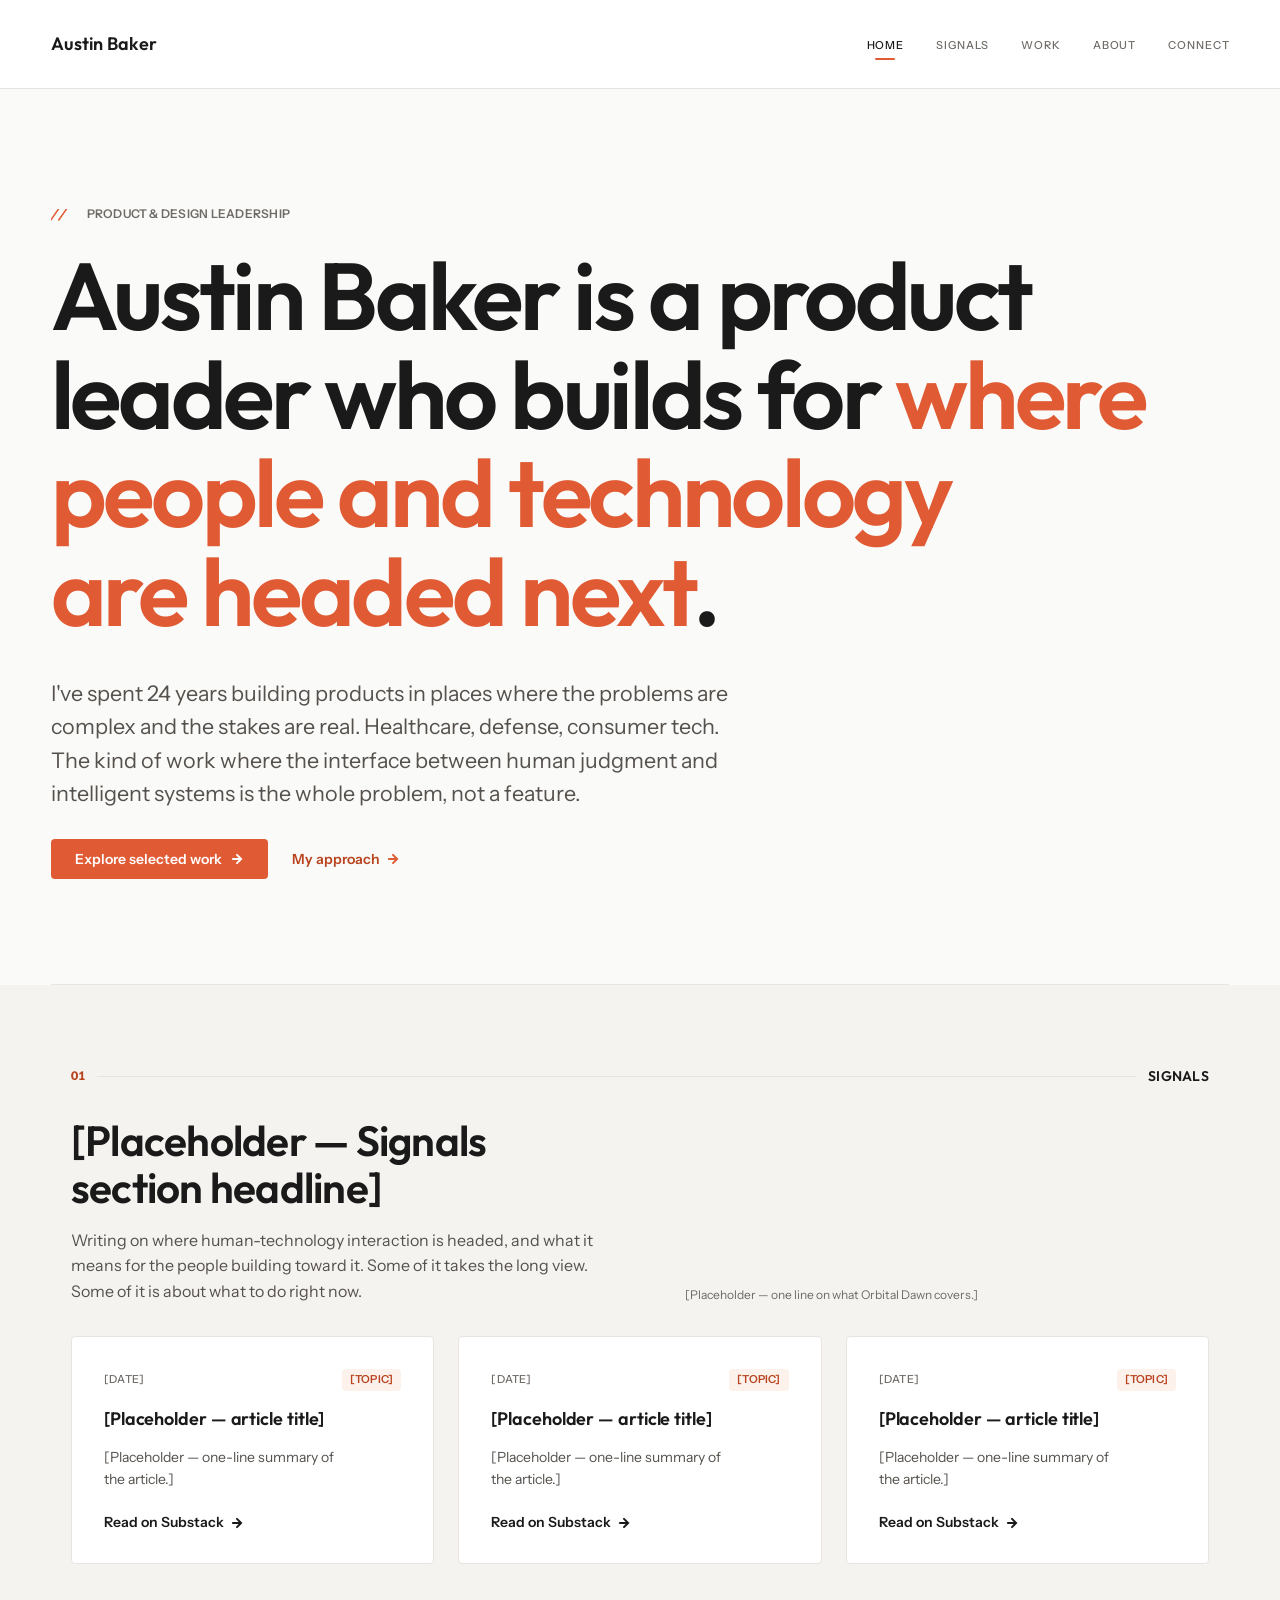
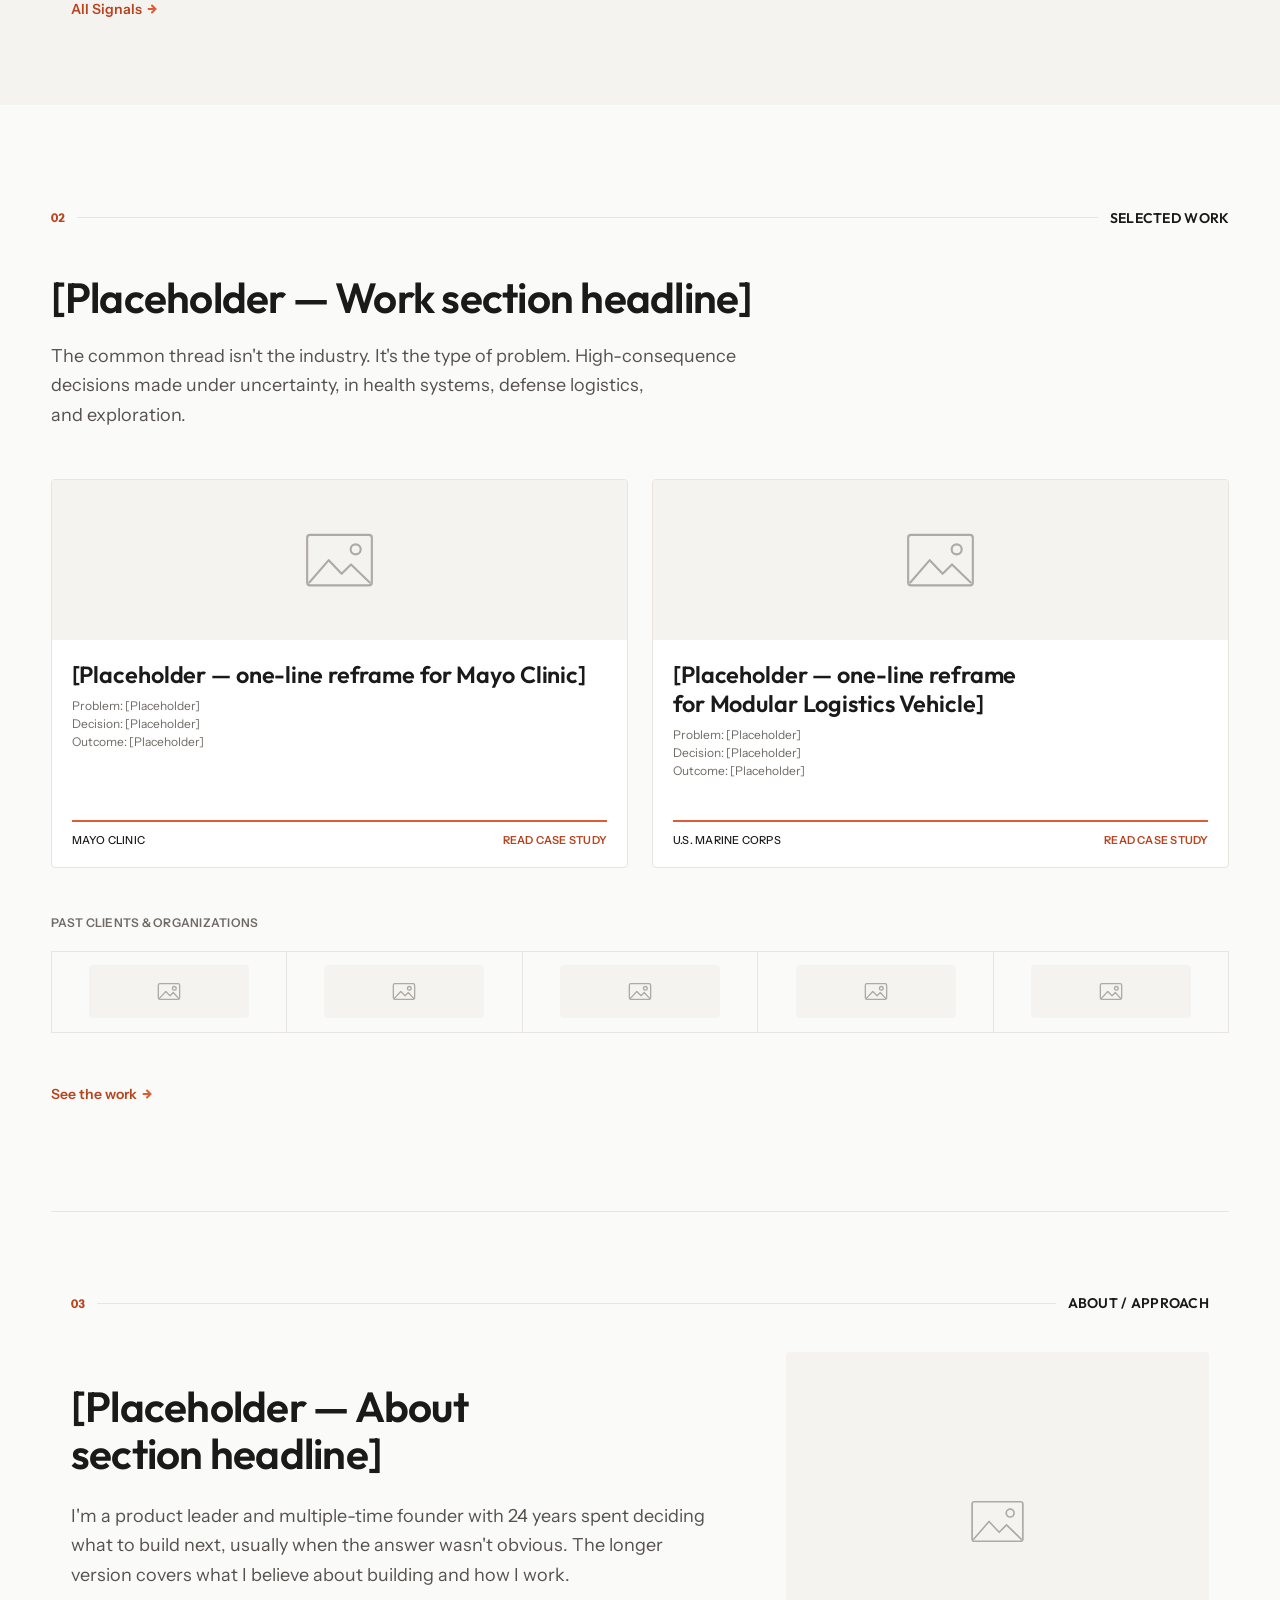
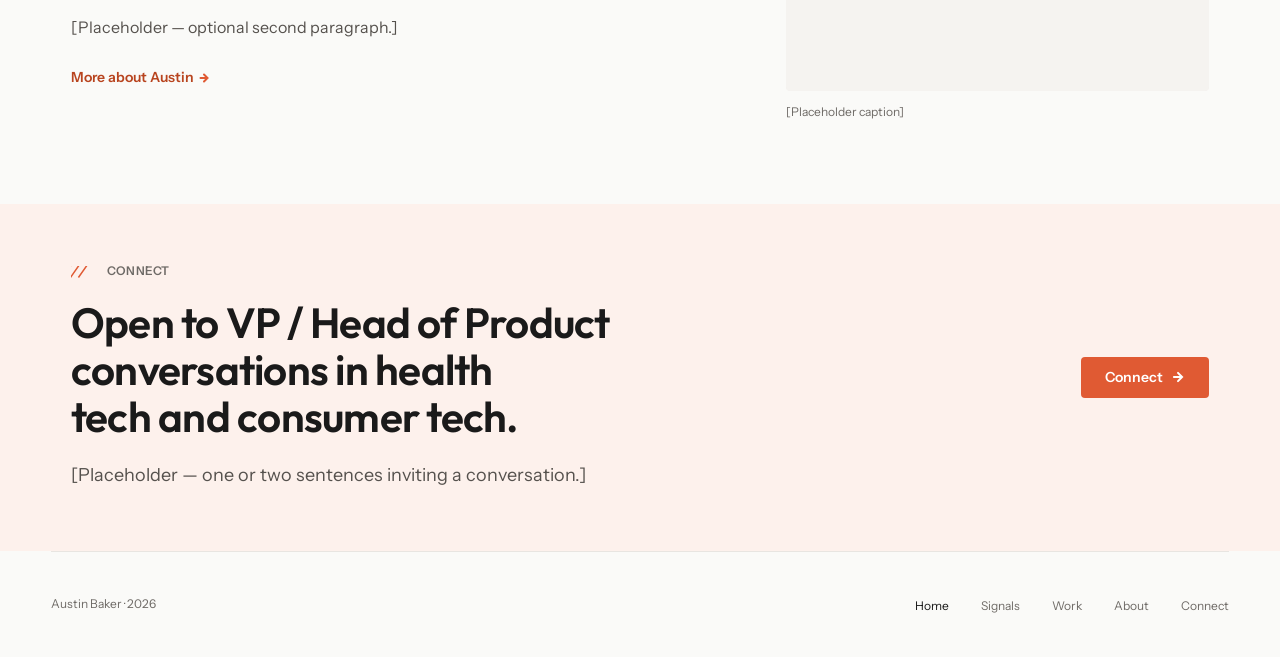
==== commit 5a1c4a95: "Use the Figma arrow icons on Home Exports the four arrow-right icons from the Figma components (Butt" ====
--- a/index.html
+++ b/index.html
@@ -34,8 +34,8 @@
           I've spent 24 years building products in places where the problems are complex and the stakes are real. Healthcare, defense, consumer tech. The kind of work where the interface between human judgment and intelligent systems is the whole problem, not a feature.
         </p>
         <div class="hero__actions">
-          <a class="btn-primary link-arrow" href="/work/">Explore selected work</a>
-          <a class="btn-ghost link-arrow" href="/about/">My approach</a>
+          <a class="btn-primary" href="/work/">Explore selected work<img class="icon" src="/assets/icons/arrow-right-on-accent.svg" width="14" height="14" alt=""></a>
+          <a class="btn-ghost" href="/about/">My approach<img class="icon" src="/assets/icons/arrow-right-accent.svg" width="14" height="14" alt=""></a>
         </div>
       </div>
     </section>
@@ -69,7 +69,7 @@
               <h3 class="type-heading-4"><a class="card__link" href="https://orbitaldawn.substack.com">[Placeholder — article title]</a></h3>
               <p class="type-body-sm">[Placeholder — one-line summary of the article.]</p>
             </div>
-            <span class="card__action link-arrow" aria-hidden="true">Read on Substack</span>
+            <span class="card__action" aria-hidden="true">Read on Substack<img class="icon" src="/assets/icons/arrow-right-ink.svg" width="14" height="14" alt=""></span>
           </li>
           <li class="card" data-signals-fallback>
             <div class="card__body">
@@ -77,7 +77,7 @@
               <h3 class="type-heading-4"><a class="card__link" href="https://orbitaldawn.substack.com">[Placeholder — article title]</a></h3>
               <p class="type-body-sm">[Placeholder — one-line summary of the article.]</p>
             </div>
-            <span class="card__action link-arrow" aria-hidden="true">Read on Substack</span>
+            <span class="card__action" aria-hidden="true">Read on Substack<img class="icon" src="/assets/icons/arrow-right-ink.svg" width="14" height="14" alt=""></span>
           </li>
           <li class="card" data-signals-fallback>
             <div class="card__body">
@@ -85,7 +85,7 @@
               <h3 class="type-heading-4"><a class="card__link" href="https://orbitaldawn.substack.com">[Placeholder — article title]</a></h3>
               <p class="type-body-sm">[Placeholder — one-line summary of the article.]</p>
             </div>
-            <span class="card__action link-arrow" aria-hidden="true">Read on Substack</span>
+            <span class="card__action" aria-hidden="true">Read on Substack<img class="icon" src="/assets/icons/arrow-right-ink.svg" width="14" height="14" alt=""></span>
           </li>
           <template>
             <li class="card" data-animate>
@@ -94,13 +94,13 @@
                 <h3 class="type-heading-4"><a class="card__link" data-field-href data-field="title"></a></h3>
                 <p class="type-body-sm" data-field="excerpt"></p>
               </div>
-              <span class="card__action link-arrow" aria-hidden="true">Read on Substack</span>
+              <span class="card__action" aria-hidden="true">Read on Substack<img class="icon" src="/assets/icons/arrow-right-ink.svg" width="14" height="14" alt=""></span>
             </li>
           </template>
         </ul>
 
         <div>
-          <a class="text-link link-arrow" href="/signals/">All Signals</a>
+          <a class="text-link" href="/signals/">All Signals<img class="icon" src="/assets/icons/arrow-right-accent-sm.svg" width="12" height="12" alt=""></a>
         </div>
       </div>
     </section>
@@ -138,7 +138,7 @@
               </div>
               <div class="decision-card__footer">
                 <span class="type-meta">Mayo Clinic</span>
-                <span class="type-tag link-arrow" aria-hidden="true">Read case study</span>
+                <span class="type-tag" aria-hidden="true">Read case study</span>
               </div>
             </div>
           </li>
@@ -156,7 +156,7 @@
               </div>
               <div class="decision-card__footer">
                 <span class="type-meta">U.S. Marine Corps</span>
-                <span class="type-tag link-arrow" aria-hidden="true">Read case study</span>
+                <span class="type-tag" aria-hidden="true">Read case study</span>
               </div>
             </div>
           </li>
@@ -175,7 +175,7 @@
         </div>
 
         <div>
-          <a class="text-link link-arrow" href="/work/">See the work</a>
+          <a class="text-link" href="/work/">See the work<img class="icon" src="/assets/icons/arrow-right-accent-sm.svg" width="12" height="12" alt=""></a>
         </div>
       </div>
     </section>
@@ -199,7 +199,7 @@
             </p>
             <p class="type-body">[Placeholder — optional second paragraph.]</p>
             <div>
-              <a class="text-link link-arrow" href="/about/">More about Austin</a>
+              <a class="text-link" href="/about/">More about Austin<img class="icon" src="/assets/icons/arrow-right-accent-sm.svg" width="12" height="12" alt=""></a>
             </div>
           </div>
           <!-- Figma: "Materials in daylight", 480×380 -->
@@ -224,7 +224,7 @@
           </h2>
           <p class="type-body-lg">[Placeholder — one or two sentences inviting a conversation.]</p>
         </div>
-        <a class="btn-primary link-arrow" href="/connect/">Connect</a>
+        <a class="btn-primary" href="/connect/">Connect<img class="icon" src="/assets/icons/arrow-right-on-accent.svg" width="14" height="14" alt=""></a>
       </div>
     </section>
   </main>
--- a/css/tokens.css
+++ b/css/tokens.css
@@ -86,6 +86,7 @@
   /* ---- Space ------------------------------------------------------------
      Named by pixel value so Figma numbers map 1:1 (gap 24 → --space-24). */
   --space-4: 0.25rem;
+  --space-6: 0.375rem; /* label-to-icon gap in Figma's Ghost button and Card action */
   --space-8: 0.5rem;
   --space-12: 0.75rem;
   --space-16: 1rem;
--- a/css/components.css
+++ b/css/components.css
@@ -69,7 +69,7 @@
 }
 
 .btn-ghost {
-  gap: var(--space-8);
+  gap: var(--space-6);
   padding-block: var(--space-12);
   color: var(--color-accent-text);
 }
@@ -350,7 +350,7 @@
 .card__action {
   display: inline-flex;
   align-items: center;
-  gap: var(--space-8);
+  gap: var(--space-6);
   font-size: var(--text-label);
   font-weight: var(--weight-semibold);
   line-height: var(--leading-tight);
@@ -412,8 +412,16 @@
   border-color: var(--color-border-hover);
 }
 
-.card:hover .link-arrow::after,
-.decision-card:hover .link-arrow::after {
+/* Figma arrow-right icons (assets/icons): keep native size, nudge on hover. */
+.icon {
+  display: block;
+  flex: none;
+  transition: transform var(--duration-fast) var(--ease-standard);
+}
+
+a:hover > .icon,
+a:focus-visible > .icon,
+.card:hover .card__action .icon {
   transform: translateX(3px);
 }
 
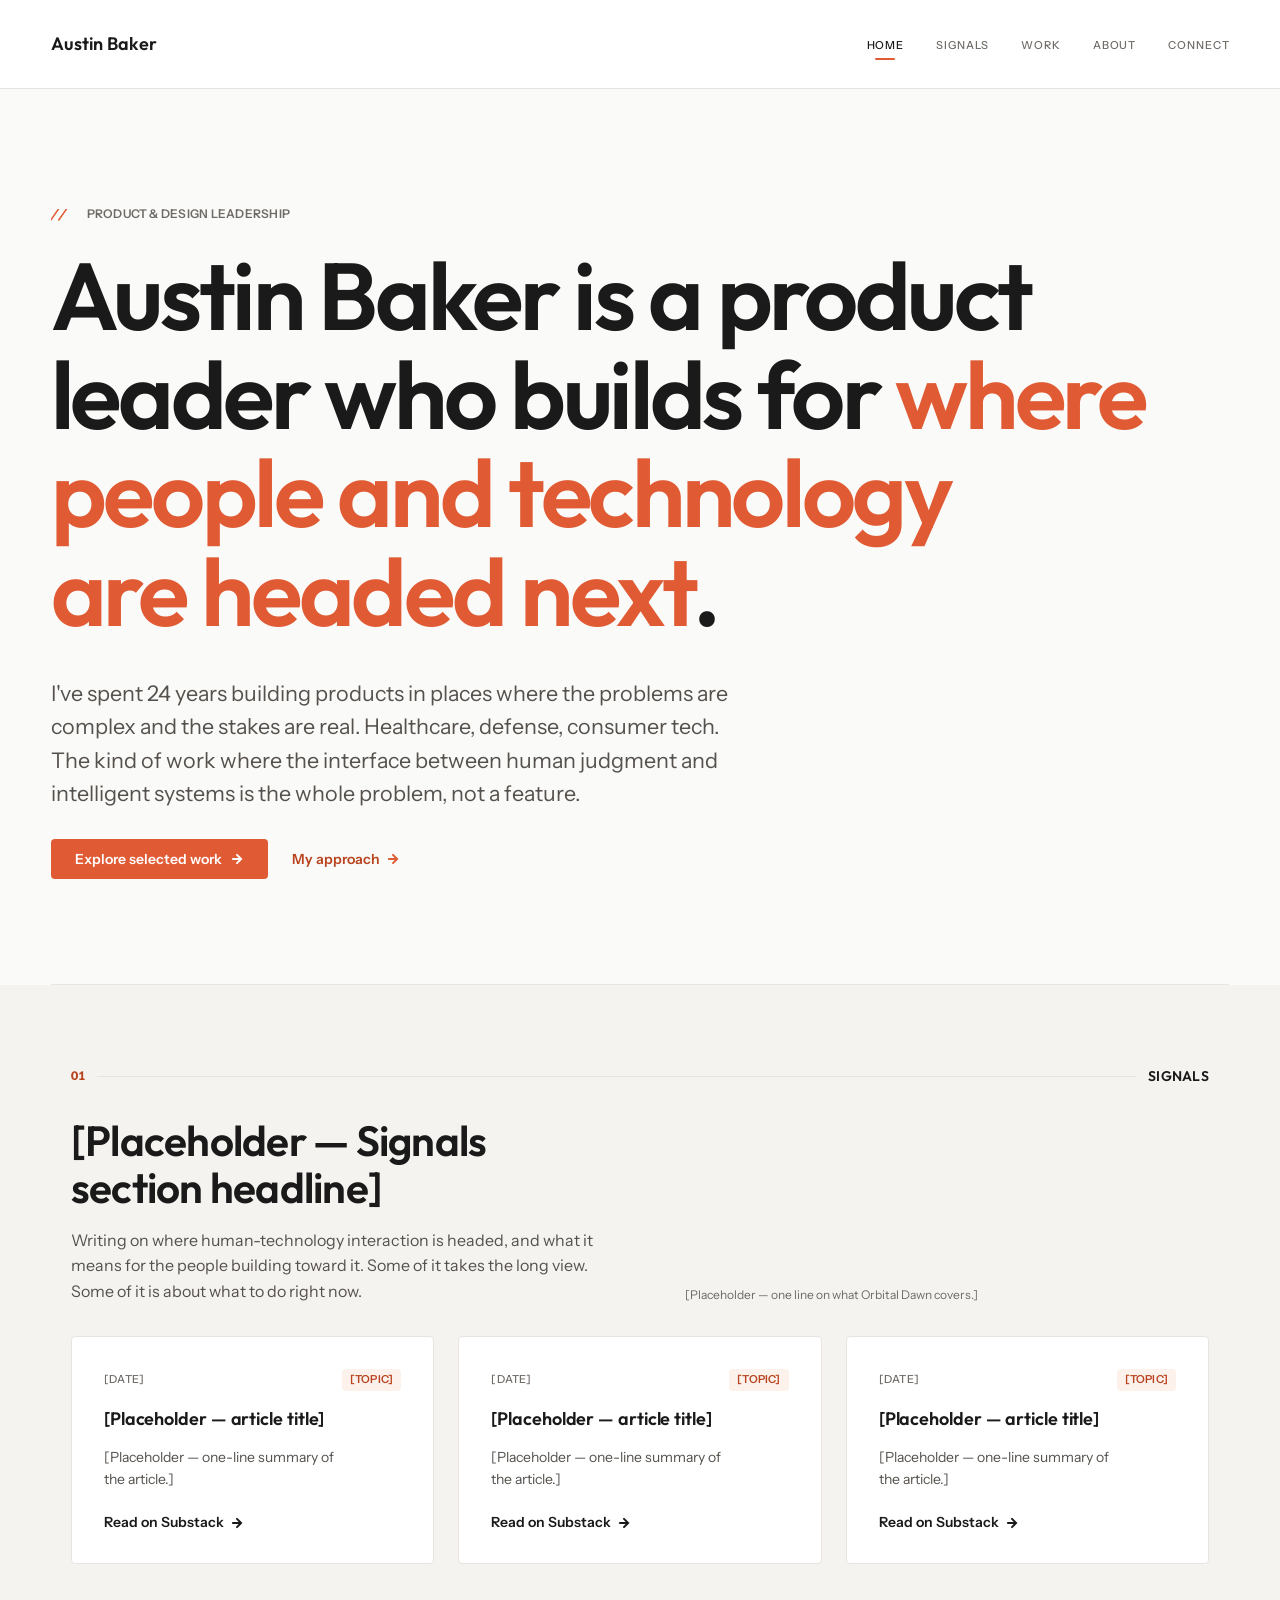
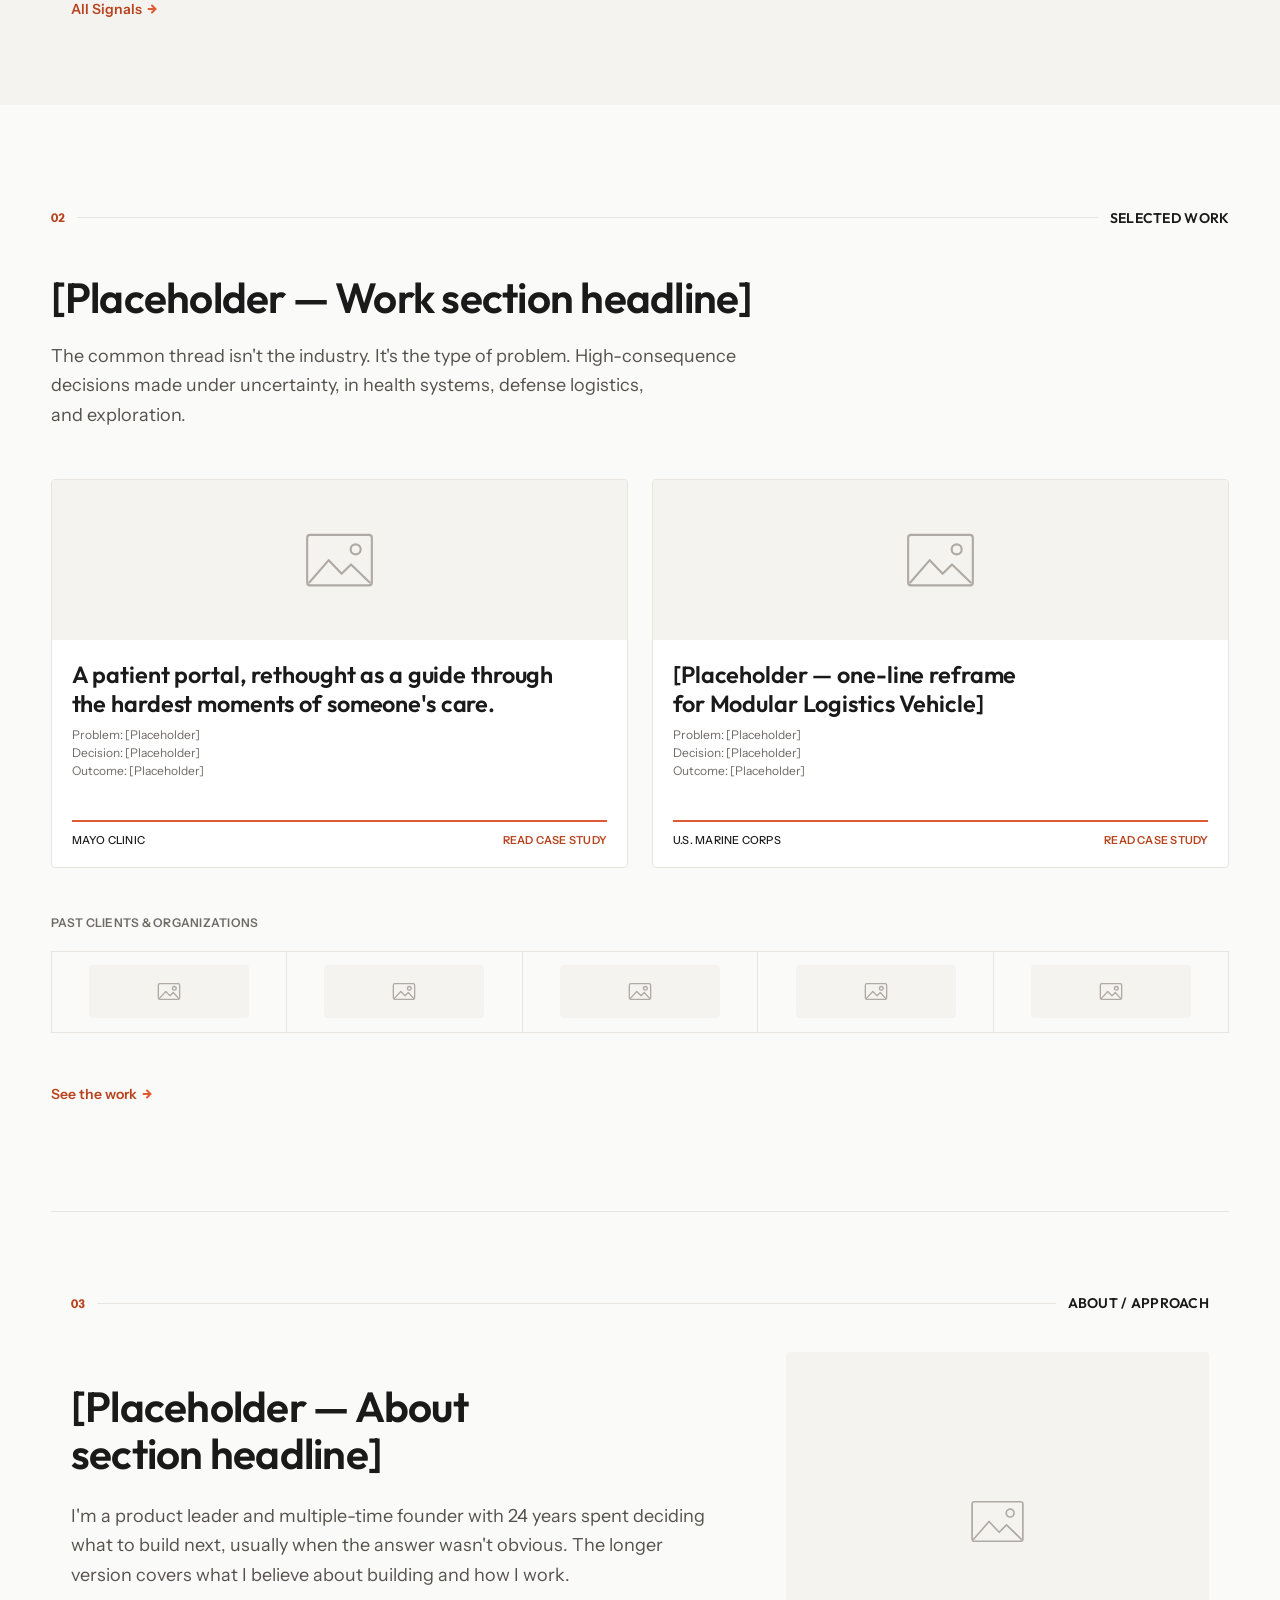
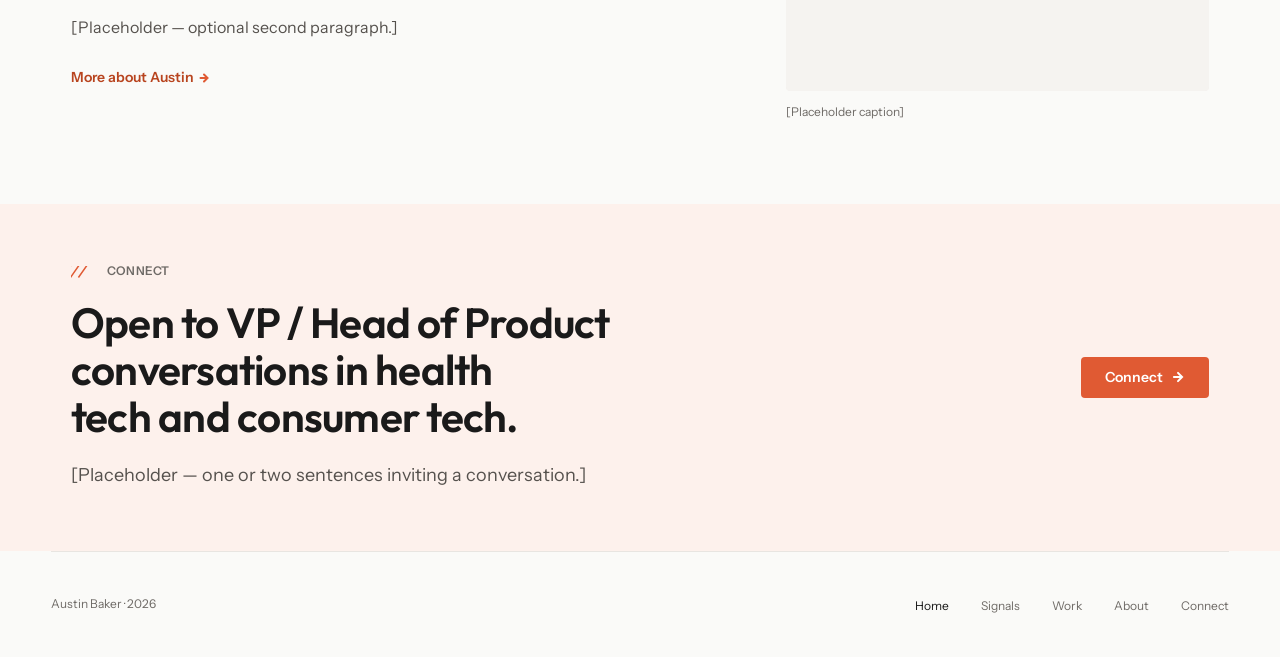
==== commit c1146f64: "Use the Mayo Clinic headline on the Home case-study card Matches the headline now on the Work index " ====
--- a/index.html
+++ b/index.html
@@ -129,7 +129,7 @@
             <img class="decision-card__media" src="/assets/img/placeholder.svg" alt="" width="1600" height="1200" loading="lazy" decoding="async" data-placeholder>
             <div class="decision-card__body">
               <div class="decision-card__copy">
-                <h3 class="type-heading-3"><a class="card__link" href="/work/mayo-clinic.html">[Placeholder — one-line reframe for Mayo Clinic]</a></h3>
+                <h3 class="type-heading-3"><a class="card__link" href="/work/mayo-clinic.html">A patient portal, rethought as a guide through the hardest moments of someone's care.</a></h3>
                 <ul class="decision-card__evidence type-caption">
                   <li>Problem: [Placeholder]</li>
                   <li>Decision: [Placeholder]</li>
